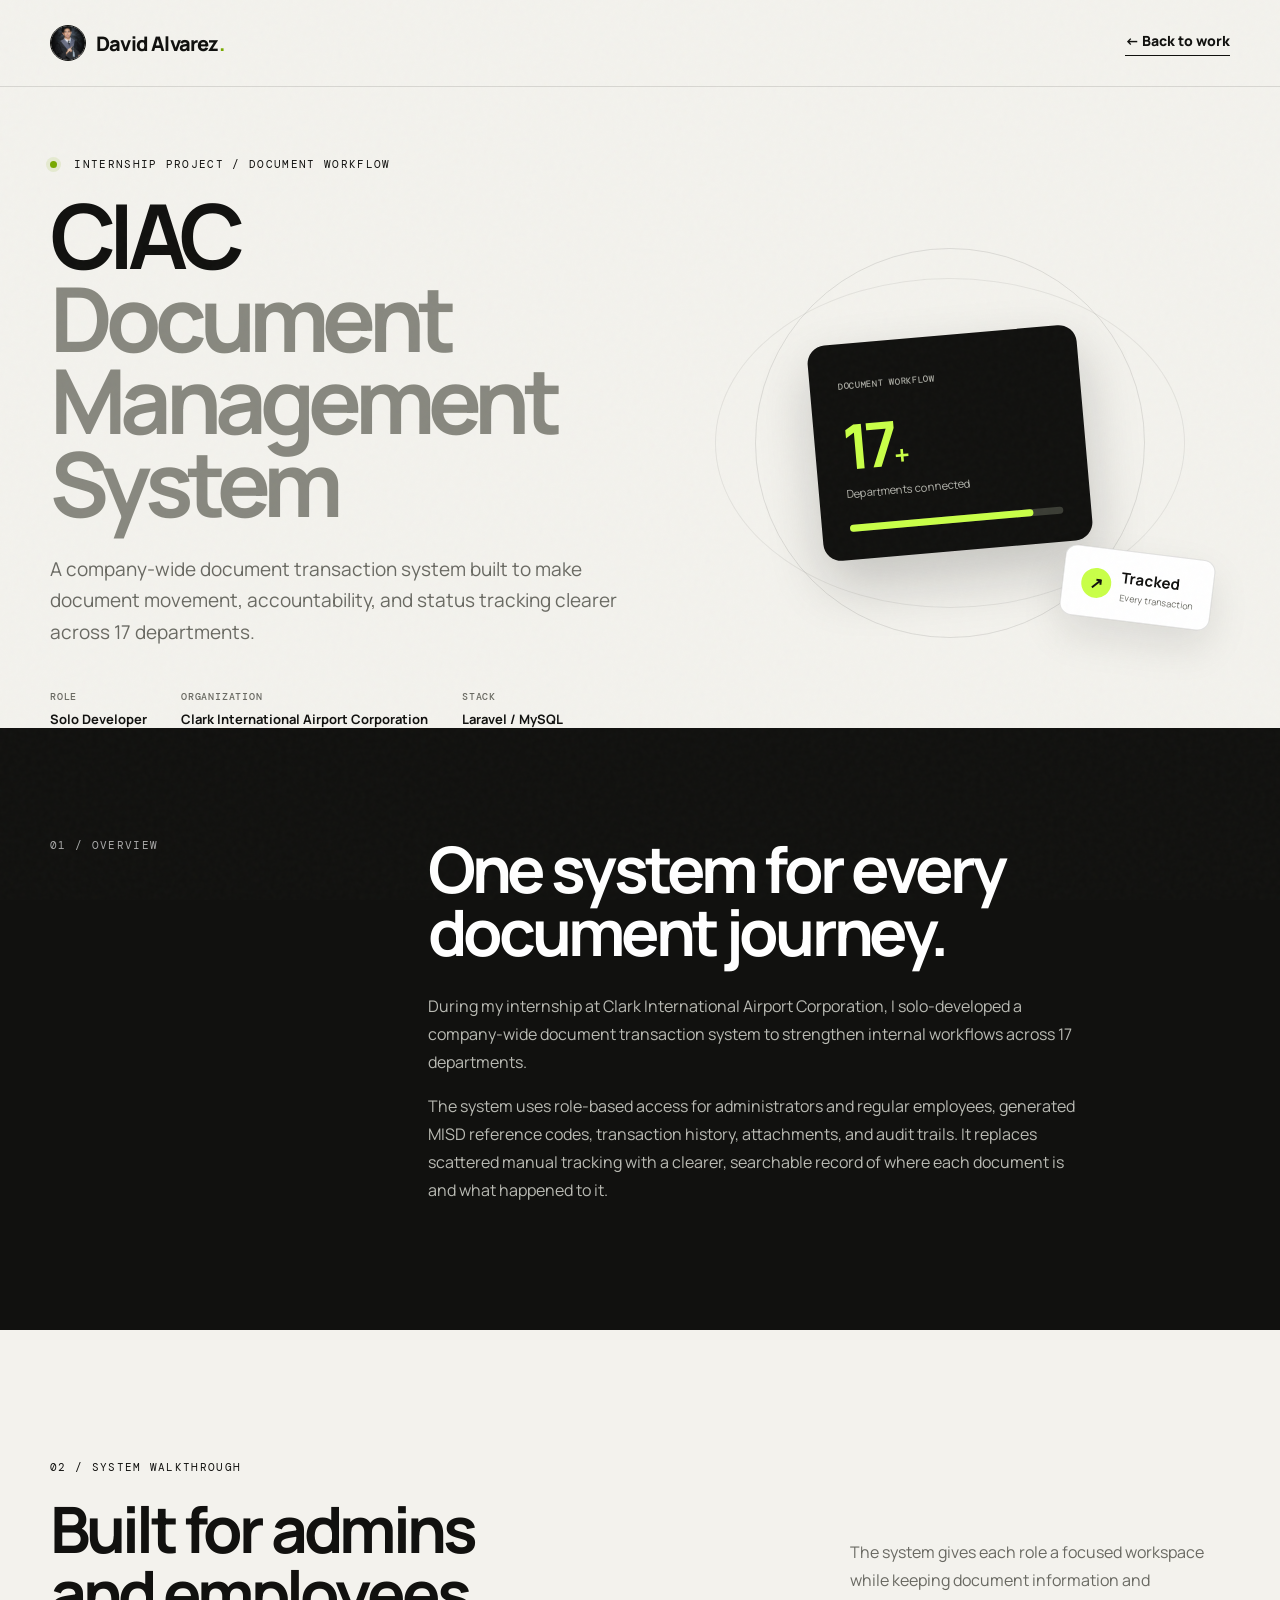
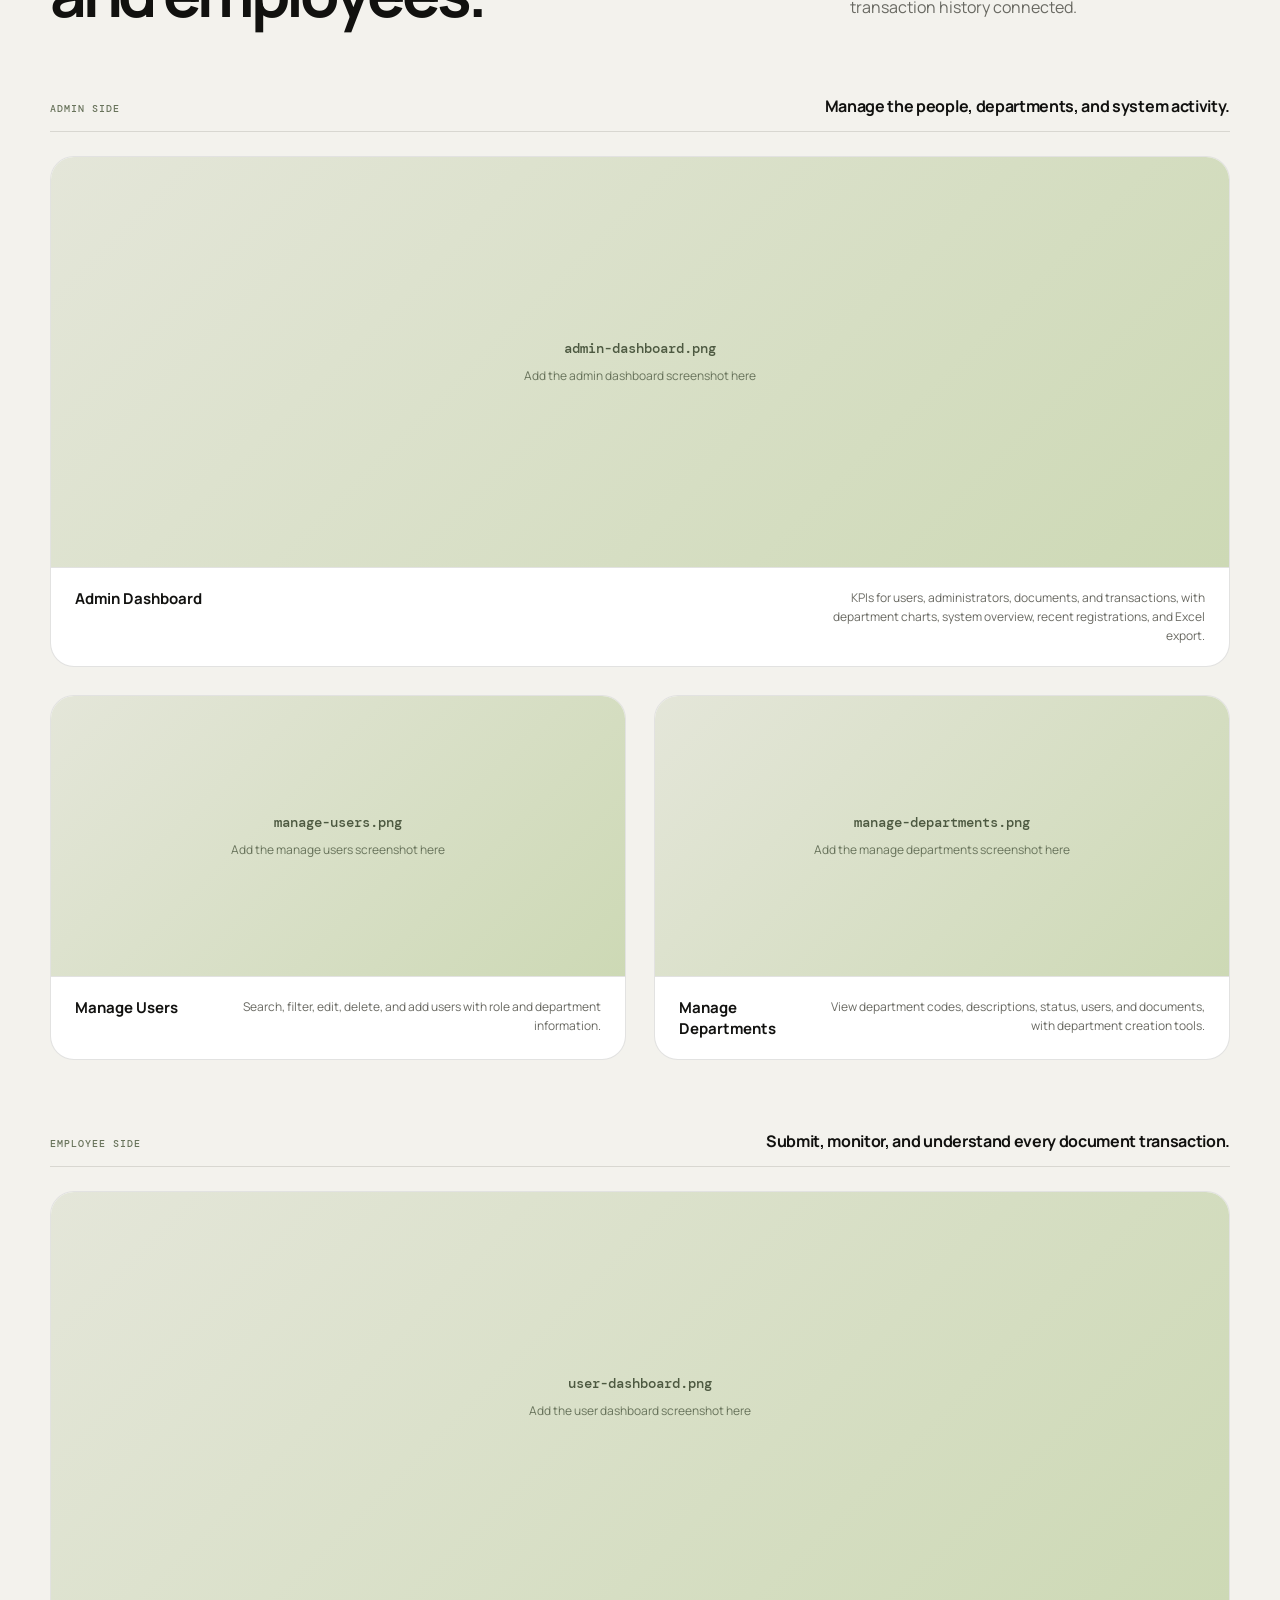
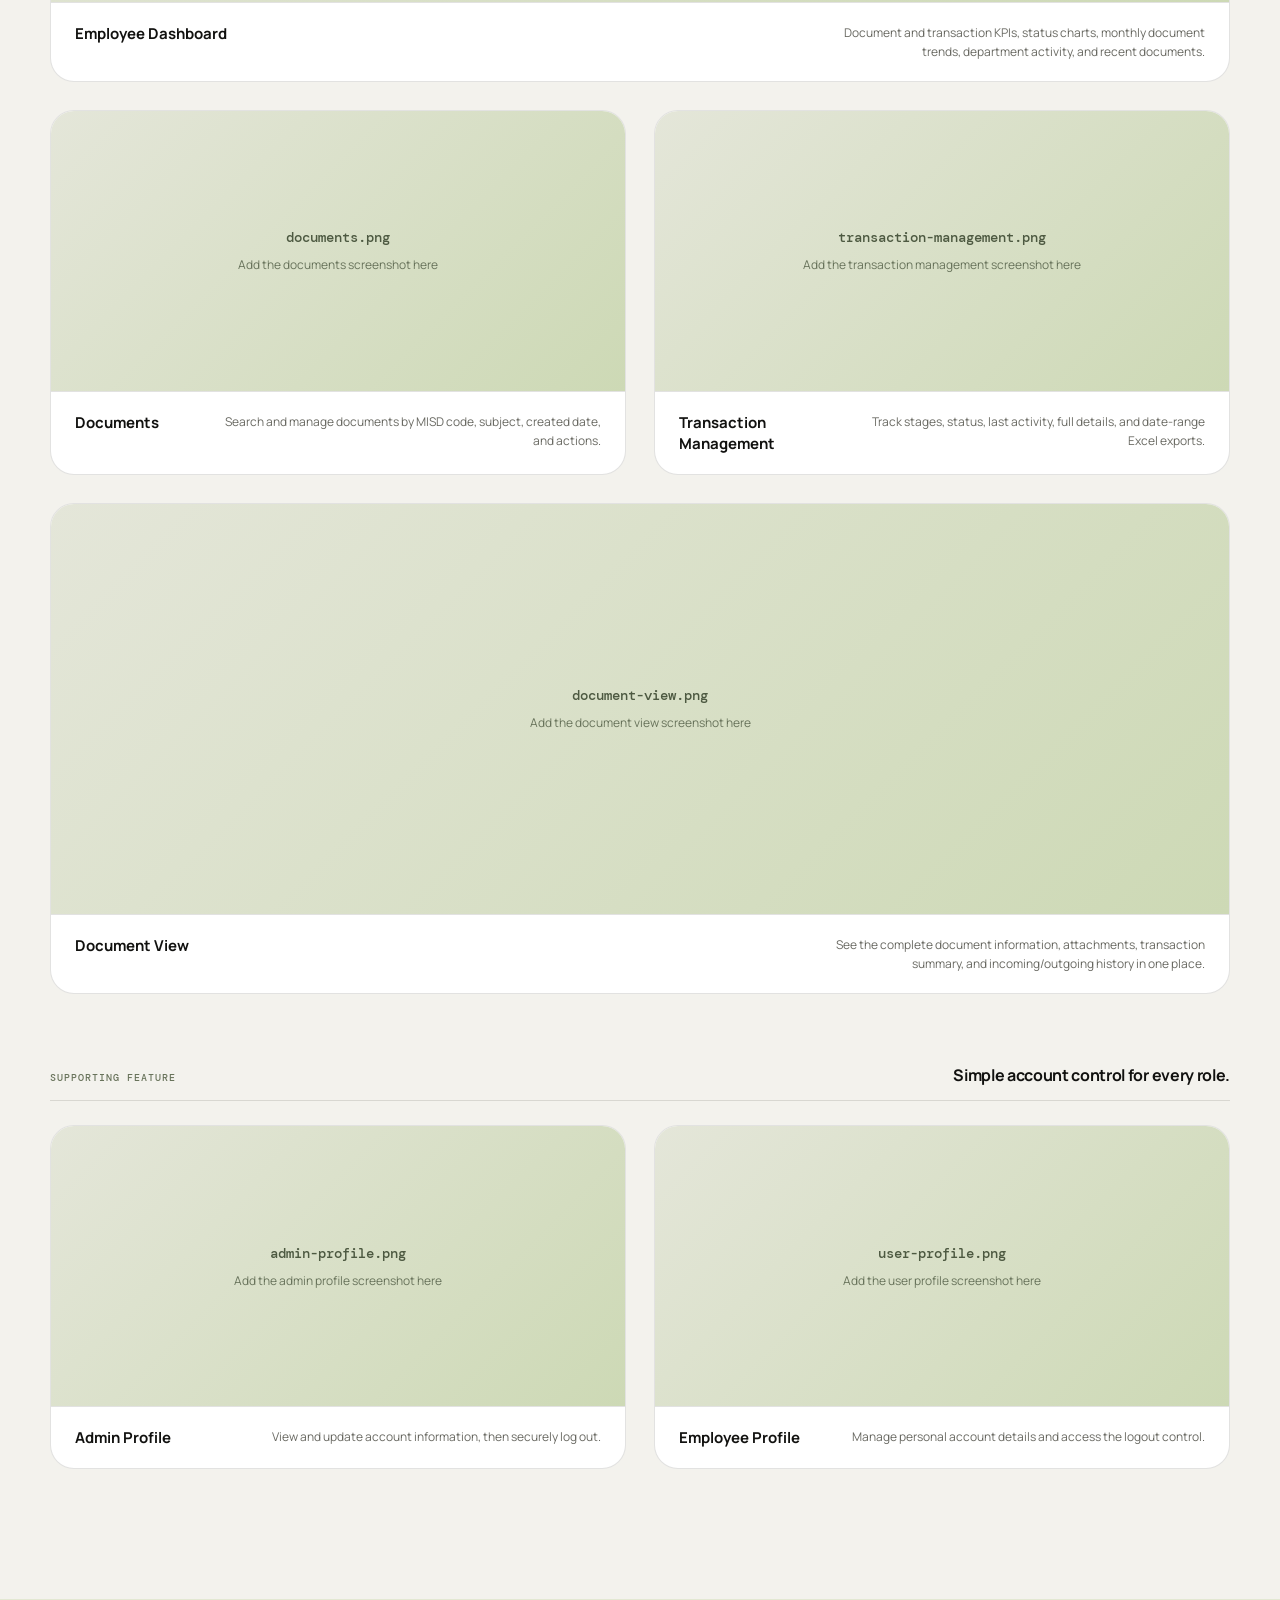
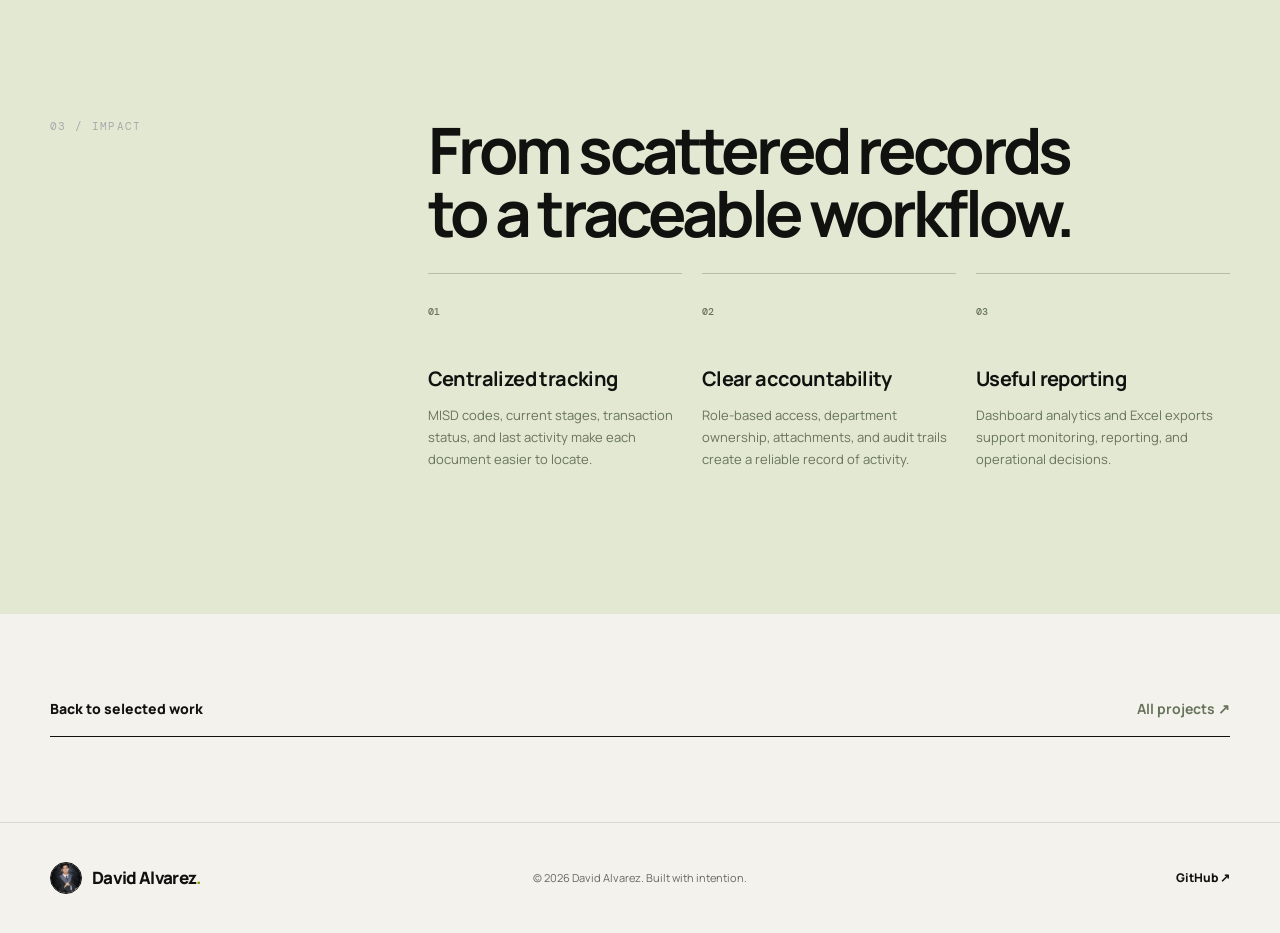
==== projects/ciac.html @ e4211092 "Add CIAC project case study Co-authored-by: Copilot <223556219+Copilot@users.noreply.github.com>" ====
<!DOCTYPE html>
<html lang="en">
<head>
  <meta charset="UTF-8">
  <meta name="viewport" content="width=device-width, initial-scale=1.0">
  <meta name="description" content="Company-wide Document Transaction System developed by David Alvarez during his CIAC internship.">
  <meta name="theme-color" content="#11110f">
  <title>CIAC Document Management System — David Alvarez</title>
  <link rel="preconnect" href="https://fonts.googleapis.com">
  <link rel="preconnect" href="https://fonts.gstatic.com" crossorigin>
  <link href="https://fonts.googleapis.com/css2?family=DM+Mono:wght@400;500&family=Manrope:wght@400;500;600;700;800&display=swap" rel="stylesheet">
  <link rel="stylesheet" href="../styles.css">
  <link rel="stylesheet" href="project.css">
</head>
<body class="case-study-page">
  <div class="noise" aria-hidden="true"></div>

  <header class="nav-wrap">
    <nav class="nav container" aria-label="Main navigation">
      <a class="brand" href="../index.html" aria-label="David Alvarez — home">
        <span class="brand-mark"><img src="../david.jpg?v=2" alt="" onerror="this.style.display='none'"></span>
        <span>David Alvarez<span class="dot">.</span></span>
      </a>
      <a class="nav-cta" href="../index.html#work">← Back to work</a>
    </nav>
  </header>

  <main>
    <section class="case-hero container">
      <div class="case-hero-copy reveal">
        <p class="eyebrow"><span class="status-dot"></span> Internship Project / Document Workflow</p>
        <h1>CIAC<br><span>Document Management System</span></h1>
        <p class="case-intro">A company-wide document transaction system built to make document movement, accountability, and status tracking clearer across 17 departments.</p>
        <div class="case-meta">
          <div><small>Role</small><strong>Solo Developer</strong></div>
          <div><small>Organization</small><strong>Clark International Airport Corporation</strong></div>
          <div><small>Stack</small><strong>Laravel / MySQL</strong></div>
        </div>
      </div>
      <div class="case-hero-art reveal" aria-hidden="true">
        <div class="case-orbit"></div>
        <div class="case-stat-card">
          <small>DOCUMENT WORKFLOW</small>
          <strong>17<span>+</span></strong>
          <em>Departments connected</em>
          <div class="stat-line"><i></i></div>
        </div>
        <div class="case-float-card"><span>↗</span><strong>Tracked</strong><small>Every transaction</small></div>
      </div>
    </section>

    <section class="case-overview">
      <div class="container overview-grid">
        <p class="eyebrow">01 / Overview</p>
        <div>
          <h2>One system for every document journey.</h2>
          <p>During my internship at Clark International Airport Corporation, I solo-developed a company-wide document transaction system to strengthen internal workflows across 17 departments.</p>
          <p>The system uses role-based access for administrators and regular employees, generated MISD reference codes, transaction history, attachments, and audit trails. It replaces scattered manual tracking with a clearer, searchable record of where each document is and what happened to it.</p>
        </div>
      </div>
    </section>

    <section class="case-screens container">
      <header class="section-heading reveal">
        <div>
          <p class="eyebrow">02 / System walkthrough</p>
          <h2>Built for admins<br>and employees.</h2>
        </div>
        <p>The system gives each role a focused workspace while keeping document information and transaction history connected.</p>
      </header>

      <div class="case-role-heading reveal"><span>Admin side</span><strong>Manage the people, departments, and system activity.</strong></div>
      <div class="case-shot-grid">
        <figure class="case-shot case-shot-wide reveal">
          <img src="../images/ciac/admin-dashboard.png" alt="CIAC administrator dashboard showing KPIs and department charts">
          <div class="shot-placeholder"><strong>admin-dashboard.png</strong><span>Add the admin dashboard screenshot here</span></div>
          <figcaption><b>Admin Dashboard</b><span>KPIs for users, administrators, documents, and transactions, with department charts, system overview, recent registrations, and Excel export.</span></figcaption>
        </figure>
        <figure class="case-shot reveal">
          <img src="../images/ciac/manage-users.png" alt="CIAC manage users page">
          <div class="shot-placeholder"><strong>manage-users.png</strong><span>Add the manage users screenshot here</span></div>
          <figcaption><b>Manage Users</b><span>Search, filter, edit, delete, and add users with role and department information.</span></figcaption>
        </figure>
        <figure class="case-shot reveal">
          <img src="../images/ciac/manage-departments.png" alt="CIAC manage departments page">
          <div class="shot-placeholder"><strong>manage-departments.png</strong><span>Add the manage departments screenshot here</span></div>
          <figcaption><b>Manage Departments</b><span>View department codes, descriptions, status, users, and documents, with department creation tools.</span></figcaption>
        </figure>
      </div>

      <div class="case-role-heading reveal"><span>Employee side</span><strong>Submit, monitor, and understand every document transaction.</strong></div>
      <div class="case-shot-grid">
        <figure class="case-shot case-shot-wide reveal">
          <img src="../images/ciac/user-dashboard.png" alt="CIAC employee dashboard showing document and transaction analytics">
          <div class="shot-placeholder"><strong>user-dashboard.png</strong><span>Add the user dashboard screenshot here</span></div>
          <figcaption><b>Employee Dashboard</b><span>Document and transaction KPIs, status charts, monthly document trends, department activity, and recent documents.</span></figcaption>
        </figure>
        <figure class="case-shot reveal">
          <img src="../images/ciac/documents.png" alt="CIAC documents page">
          <div class="shot-placeholder"><strong>documents.png</strong><span>Add the documents screenshot here</span></div>
          <figcaption><b>Documents</b><span>Search and manage documents by MISD code, subject, created date, and actions.</span></figcaption>
        </figure>
        <figure class="case-shot reveal">
          <img src="../images/ciac/transaction-management.png" alt="CIAC transaction management page">
          <div class="shot-placeholder"><strong>transaction-management.png</strong><span>Add the transaction management screenshot here</span></div>
          <figcaption><b>Transaction Management</b><span>Track stages, status, last activity, full details, and date-range Excel exports.</span></figcaption>
        </figure>
        <figure class="case-shot case-shot-wide reveal">
          <img src="../images/ciac/document-view.png" alt="CIAC document detail page showing transactions and attachments">
          <div class="shot-placeholder"><strong>document-view.png</strong><span>Add the document view screenshot here</span></div>
          <figcaption><b>Document View</b><span>See the complete document information, attachments, transaction summary, and incoming/outgoing history in one place.</span></figcaption>
        </figure>
      </div>

      <div class="case-role-heading reveal"><span>Supporting feature</span><strong>Simple account control for every role.</strong></div>
      <div class="case-shot-grid">
        <figure class="case-shot reveal">
          <img src="../images/ciac/admin-profile.png" alt="CIAC administrator profile page">
          <div class="shot-placeholder"><strong>admin-profile.png</strong><span>Add the admin profile screenshot here</span></div>
          <figcaption><b>Admin Profile</b><span>View and update account information, then securely log out.</span></figcaption>
        </figure>
        <figure class="case-shot reveal">
          <img src="../images/ciac/user-profile.png" alt="CIAC employee profile page">
          <div class="shot-placeholder"><strong>user-profile.png</strong><span>Add the user profile screenshot here</span></div>
          <figcaption><b>Employee Profile</b><span>Manage personal account details and access the logout control.</span></figcaption>
        </figure>
      </div>
    </section>

    <section class="case-impact">
      <div class="container impact-grid">
        <p class="eyebrow">03 / Impact</p>
        <div>
          <h2>From scattered records to a traceable workflow.</h2>
          <div class="impact-items">
            <article><span>01</span><h3>Centralized tracking</h3><p>MISD codes, current stages, transaction status, and last activity make each document easier to locate.</p></article>
            <article><span>02</span><h3>Clear accountability</h3><p>Role-based access, department ownership, attachments, and audit trails create a reliable record of activity.</p></article>
            <article><span>03</span><h3>Useful reporting</h3><p>Dashboard analytics and Excel exports support monitoring, reporting, and operational decisions.</p></article>
          </div>
        </div>
      </div>
    </section>

    <section class="case-next container">
      <a href="../index.html#work"><span>Back to selected work</span><strong>All projects ↗</strong></a>
    </section>
  </main>

  <footer>
    <div class="container footer-inner">
      <a class="brand footer-brand" href="../index.html"><span class="brand-mark"><img src="../david.jpg?v=2" alt="" onerror="this.style.display='none'"></span><span>David Alvarez<span class="dot">.</span></span></a>
      <p>© <span id="year">2026</span> David Alvarez. Built with intention.</p>
      <div class="socials"><a href="https://github.com/Davoude" target="_blank" rel="noreferrer">GitHub ↗</a></div>
    </div>
  </footer>

  <script src="../script.js"></script>
</body>
</html>
---- styles.css ----
:root {
  --ink: #11110f;
  --paper: #f3f2ed;
  --white: #fff;
  --lime: #c9ff48;
  --muted: #696962;
  --line: rgba(17, 17, 15, 0.12);
  --radius: 24px;
}

* { box-sizing: border-box; }
html { scroll-behavior: smooth; }
body {
  margin: 0;
  color: var(--ink);
  background: var(--paper);
  font-family: "Manrope", sans-serif;
  -webkit-font-smoothing: antialiased;
}
body.menu-open { overflow: hidden; }
a { color: inherit; text-decoration: none; }
button, input { font: inherit; }
.container { width: min(1180px, calc(100% - 48px)); margin-inline: auto; }
.sr-only {
  position: absolute; width: 1px; height: 1px; padding: 0; margin: -1px;
  overflow: hidden; clip: rect(0, 0, 0, 0); white-space: nowrap; border: 0;
}
.noise {
  position: fixed; inset: 0; z-index: 20; pointer-events: none; opacity: 0.035;
  background-image: url("data:image/svg+xml,%3Csvg viewBox='0 0 180 180' xmlns='http://www.w3.org/2000/svg'%3E%3Cfilter id='n'%3E%3CfeTurbulence type='fractalNoise' baseFrequency='.9' numOctaves='3' stitchTiles='stitch'/%3E%3C/filter%3E%3Crect width='100%25' height='100%25' filter='url(%23n)' opacity='.7'/%3E%3C/svg%3E");
}

.nav-wrap {
  position: absolute; z-index: 30; top: 0; left: 0; width: 100%;
  border-bottom: 1px solid var(--line);
}
.nav { height: 86px; display: grid; grid-template-columns: 1fr auto 1fr; align-items: center; }
.brand { display: inline-flex; align-items: center; gap: 10px; font-size: 20px; font-weight: 800; letter-spacing: -0.04em; }
.brand-mark {
  display: grid; place-items: center; width: 36px; height: 36px;
  border: 1px solid var(--ink); border-radius: 50%; font-family: "DM Mono", monospace;
  font-size: 14px;
  overflow: hidden;
  position: relative;
}
.brand-mark::before { content: "DA"; font-size: 9px; }
.brand-mark img { position: absolute; z-index: 2; width: 100%; height: 100%; object-fit: cover; }
.dot { color: #78a900; }
.nav-links { display: flex; align-items: center; gap: 34px; }
.nav-links a { position: relative; font-size: 14px; font-weight: 700; }
.nav-links a::after {
  content: ""; position: absolute; left: 0; right: 100%; bottom: -7px; height: 2px;
  background: var(--ink); transition: right 180ms ease;
}
.nav-links a:hover::after { right: 0; }
.nav-cta { justify-self: end; font-size: 14px; font-weight: 800; border-bottom: 1px solid var(--ink); padding-bottom: 5px; }
.nav-cta span { display: inline-block; margin-left: 5px; transition: transform 180ms ease; }
.nav-cta:hover span { transform: translate(3px, -3px); }
.menu-toggle { display: none; }

.hero {
  min-height: 680px; height: 86vh; max-height: 820px;
  display: grid; grid-template-columns: 1.05fr 0.95fr; align-items: center;
  padding-top: 86px;
}
.eyebrow {
  margin: 0 0 22px; font-family: "DM Mono", monospace;
  font-size: 11px; line-height: 1.4; letter-spacing: 0.12em; text-transform: uppercase;
}
.status-dot {
  display: inline-block; width: 7px; height: 7px; margin-right: 9px;
  border-radius: 50%; background: #78a900; box-shadow: 0 0 0 4px rgba(120,169,0,.12);
}
.hero h1 {
  margin: 0; max-width: 760px; font-size: clamp(58px, 7vw, 96px);
  line-height: 0.93; letter-spacing: -0.075em; font-weight: 800;
}
.hero h1 span { color: #8b8b82; }
.hero-lede {
  max-width: 560px; margin: 30px 0 34px; color: var(--muted);
  font-size: clamp(17px, 1.5vw, 21px); line-height: 1.55;
}
.hero-actions { display: flex; align-items: center; gap: 30px; }
.button {
  min-height: 54px; display: inline-flex; align-items: center; justify-content: space-between; gap: 28px;
  border-radius: 100px; padding: 0 22px; font-size: 14px; font-weight: 800;
  transition: transform 180ms ease, box-shadow 180ms ease;
}
.button:hover { transform: translateY(-3px); }
.button-primary { background: var(--ink); color: white; box-shadow: 0 12px 30px rgba(17,17,15,.12); }
.button-primary span { color: var(--lime); }
.text-link { font-size: 14px; font-weight: 800; border-bottom: 1px solid var(--ink); padding-bottom: 5px; }
.text-link span { display: inline-block; transition: transform 180ms ease; }
.text-link:hover span { transform: translateX(5px); }

.hero-visual { position: relative; height: 520px; display: grid; place-items: center; }
.orbit { position: absolute; border: 1px solid rgba(17,17,15,.08); border-radius: 50%; }
.orbit-one { width: 470px; height: 470px; }
.orbit-two { width: 350px; height: 350px; }
.hero-card {
  position: relative; z-index: 2; width: 445px; height: 330px; overflow: hidden;
  border: 8px solid #d9d8d0; border-radius: 18px; background: #fff;
  box-shadow: 0 35px 80px rgba(17,17,15,.16); transform: rotate(2deg);
}
.hero-card-top {
  height: 32px; display: flex; align-items: center; gap: 5px; padding: 0 10px;
  background: #f7f7f3; border-bottom: 1px solid #e6e5de;
}
.hero-card-top span { width: 7px; height: 7px; border-radius: 50%; background: #d2d2ca; }
.hero-card-top small { margin-left: auto; font: 500 7px "DM Mono", monospace; color: #9a9a91; }
.hero-card-body { height: calc(100% - 32px); display: grid; grid-template-columns: 48px 1fr; }
.hero-card-body aside { display: flex; flex-direction: column; align-items: center; gap: 17px; padding-top: 16px; background: #171816; }
.mini-brand { width: 20px; height: 20px; border: 1px solid var(--lime); border-radius: 6px; margin-bottom: 8px; }
.hero-card-body aside i { width: 17px; height: 4px; border-radius: 4px; background: #4c4d47; }
.hero-card-body aside i.active { background: var(--lime); }
.dashboard { padding: 20px 22px; }
.dash-head { display: flex; justify-content: space-between; align-items: center; }
.dash-head div:first-child { display: flex; flex-direction: column; }
.dash-head b { font-size: 14px; }.dash-head small { margin-top: 3px; color: #999990; font-size: 7px; }
.avatar { position: relative; width: 26px; height: 26px; display: grid; place-items: center; overflow: hidden; border-radius: 50%; background: #e5e7dd; font-size: 7px; }
.avatar::before { content: "DA"; }
.avatar img { position: absolute; z-index: 2; width: 100%; height: 100%; object-fit: cover; }
.metric-row { display: grid; grid-template-columns: 1fr 1fr; gap: 10px; margin-top: 16px; }
.metric-row div { display: flex; flex-direction: column; gap: 5px; padding: 12px; border: 1px solid #ecece6; border-radius: 9px; }
.metric-row small { color: #999990; font-size: 7px; }.metric-row strong { font-size: 17px; }
.chart { height: 120px; margin-top: 12px; border: 1px solid #ecece6; border-radius: 9px; padding: 16px 18px 10px; background-image: linear-gradient(#f0f0eb 1px, transparent 1px); background-size: 100% 30px; }
.chart-bars { height: 100%; display: flex; align-items: end; gap: 12px; }
.chart-bars i { flex: 1; height: var(--h); border-radius: 3px 3px 0 0; background: #a4bf70; }

.ticker { height: 64px; overflow: hidden; background: var(--lime); display: flex; align-items: center; border-block: 1px solid rgba(17,17,15,.1); }
.ticker-track { min-width: max-content; display: flex; align-items: center; gap: 30px; animation: ticker 24s linear infinite; }
.ticker-track span { font-size: 13px; font-weight: 800; text-transform: uppercase; letter-spacing: .07em; }
.ticker-track b { font-size: 11px; }
@keyframes ticker { to { transform: translateX(-50%); } }

.work { padding-top: 130px; padding-bottom: 130px; }
.section-heading { display: grid; grid-template-columns: 1fr 380px; align-items: end; margin-bottom: 54px; }
.section-heading h2 { margin: 0; font-size: clamp(44px, 5vw, 68px); line-height: 1; letter-spacing: -.06em; }
.section-heading > p { margin: 0 0 4px; color: var(--muted); line-height: 1.7; }
.project-list { display: grid; gap: 28px; }
.project {
  display: grid; grid-template-columns: 38% 62%; min-height: 520px;
  border: 1px solid var(--line); border-radius: var(--radius); overflow: hidden;
  background: rgba(255,255,255,.48);
}
.project-info { display: grid; grid-template-rows: auto 1fr auto; padding: 38px; border-right: 1px solid var(--line); }
.project-number { font: 500 11px "DM Mono", monospace; color: var(--muted); }
.project-info > div:nth-child(2) { align-self: center; }
.project-type { margin: 0 0 16px; font: 500 10px "DM Mono", monospace; text-transform: uppercase; letter-spacing: .08em; color: var(--muted); }
.project h3 { max-width: 380px; margin: 0 0 18px; font-size: clamp(30px, 3vw, 42px); line-height: 1.05; letter-spacing: -.045em; }
.project-desc { max-width: 390px; margin: 0; color: var(--muted); line-height: 1.7; font-size: 15px; }
.tags { display: flex; flex-wrap: wrap; gap: 7px; margin: 24px 0 0; padding: 0; list-style: none; }
.tags li { border: 1px solid var(--line); border-radius: 100px; padding: 7px 10px; font: 500 9px "DM Mono", monospace; }
.project-link { width: 100%; display: flex; justify-content: space-between; align-items: center; border-top: 1px solid var(--line); padding-top: 18px; font-size: 13px; font-weight: 800; }
.project-link span { width: 34px; height: 34px; display: grid; place-items: center; border: 1px solid var(--line); border-radius: 50%; transition: transform 180ms ease, background 180ms ease; }
.project-link:hover span { transform: translate(3px,-3px); background: var(--lime); }
.project-preview { min-width: 0; display: grid; place-items: center; padding: 48px 38px; overflow: hidden; }
.preview-blue { background: #b9d4d3; }
.preview-green { background: #bfd79d; }
.preview-orange { background: #efbc88; }
.browser { width: 100%; max-width: 620px; aspect-ratio: 1.42; border-radius: 10px; overflow: hidden; background: #fff; box-shadow: 0 28px 55px rgba(31,45,44,.18); transform: perspective(1000px) rotateY(-2deg) rotateX(1deg); }
.browser-bar { height: 32px; display: flex; align-items: center; gap: 5px; padding: 0 10px; background: #f7f7f4; border-bottom: 1px solid #e8e8e2; }
.browser-bar span { width: 6px; height: 6px; border-radius: 50%; background: #d5d5ce; }
.browser-bar b { margin-left: 12px; color: #a0a099; font: 500 7px "DM Mono", monospace; }
.browser-app { height: calc(100% - 32px); display: grid; grid-template-columns: 48px 1fr; }
.browser-app > aside { display: flex; flex-direction: column; align-items: center; gap: 13px; padding-top: 13px; background: #192d35; }
.app-logo { width: 24px; height: 24px; display: grid; place-items: center; border-radius: 7px; background: #d2e8df; margin-bottom: 8px; }
.app-logo i { width: 9px; height: 9px; border: 2px solid #3d7163; border-radius: 50%; }
.app-nav { width: 18px; height: 4px; border-radius: 5px; background: #53636a; }
.app-nav.active { background: #89c7b3; }
.app-main { min-width: 0; padding: 18px 20px; }
.app-title { display: flex; justify-content: space-between; align-items: center; }
.app-title div { display: flex; flex-direction: column; }
.app-title small { color: #96a0a0; font: 500 7px "DM Mono", monospace; letter-spacing: .05em; }
.app-title strong { margin-top: 4px; font-size: 13px; }
.app-title > b { border-radius: 5px; padding: 7px 9px; background: #3a7166; color: #fff; font-size: 7px; }
.app-cards { display: grid; grid-template-columns: repeat(3,1fr); gap: 8px; margin-top: 14px; }
.app-cards div { display: grid; grid-template-columns: 1fr auto; align-items: end; gap: 5px; padding: 11px; border: 1px solid #edf0ed; border-radius: 7px; }
.app-cards small { grid-column: 1/-1; color: #969d99; font-size: 7px; }
.app-cards strong { font-size: 16px; }.app-cards em { color: #56846f; font-size: 7px; font-style: normal; }
.document-table { margin-top: 10px; border: 1px solid #edf0ed; border-radius: 7px; }
.document-table > div { height: 36px; display: flex; justify-content: space-between; align-items: center; padding: 0 10px; border-bottom: 1px solid #edf0ed; }
.document-table > div b { font-size: 8px; }.document-table > div small { color: #7d938b; font-size: 7px; }
.document-table p { height: 49px; display: grid; grid-template-columns: 27px 1fr auto; align-items: center; gap: 8px; margin: 0; padding: 0 10px; border-bottom: 1px solid #f0f1ee; }
.document-table p:last-child { border: 0; }
.document-table p i { width: 24px; height: 28px; display: grid; place-items: center; border-radius: 4px; font: 700 6px "DM Mono", monospace; }
.pdf { background:#fbe2df;color:#a95d54}.doc{background:#ddeaf7;color:#4f7190}.xls{background:#ddebdc;color:#4f7954}
.document-table p span { display: flex; flex-direction: column; }.document-table p span b { font-size: 7px; }.document-table p span small { margin-top: 3px; color: #aaa; font-size: 6px; }
.document-table p em { border-radius: 20px; padding: 4px 6px; background: #edf4e9; color: #64815a; font-size: 6px; font-style: normal; }
.green-app { background:#fbfcf8 }.green-app > aside { background:#263629 }.green-app .app-logo { background:#e4efc8 }.green-app .app-logo i { border-color:#5c7437 }.green-app .app-nav { background:#596752 }.green-app .app-nav.active { background:#c8e58c }
.green-app .app-title > b { background:#637a43 }.menro-grid { display:grid; grid-template-columns:1.15fr .85fr; gap:10px; margin-top:14px; height:250px }
.environment { position:relative; display:grid; place-items:center; overflow:hidden; border-radius:8px; background:linear-gradient(145deg,#edf2df,#d8e6bd) }
.leaf { position:absolute; width:90px;height:45px;border-radius:100% 0 100% 0;background:#a7c173;opacity:.45 }.leaf-a{top:-7px;left:-12px;transform:rotate(22deg)}.leaf-b{bottom:-10px;right:-10px;transform:rotate(202deg)}.leaf-c{top:34px;right:-30px;transform:rotate(70deg)}
.ring { position:relative;z-index:2;width:112px;height:112px;display:flex;flex-direction:column;align-items:center;justify-content:center;border:11px solid #76934d;border-left-color:#dce8c7;border-radius:50%;background:#f7f9ee }.ring strong{font-size:20px}.ring small{margin-top:2px;color:#79836d;font-size:7px}
.activity { border:1px solid #edf0e8;border-radius:8px;padding:12px }.activity>b{font-size:9px}.activity p{display:flex;align-items:center;gap:7px;margin:13px 0;padding-bottom:10px;border-bottom:1px solid #eef0ea }.activity p:last-child{border:0}.activity p i{width:25px;height:25px;border-radius:6px;background:#edf2e6}.activity p span{display:flex;flex-direction:column}.activity p strong{font-size:7px}.activity p small{margin-top:3px;color:#999;font-size:6px}
.sf-app { background:#fbfbfd }.sf-app>aside { background:#17354c }.sf-app .sf-logo { background:#fff;color:#4c99c8;border-radius:50%;font-weight:800 }.sf-app .app-nav { background:#637789 }.sf-app .app-nav.active { background:#86bfe1 }.sf-app .app-title>b{background:#4d91b8}.sf-grid{display:grid;grid-template-columns:1.3fr .7fr;gap:10px;margin-top:16px;height:250px}.pipeline{border:1px solid #edf0f3;border-radius:8px;padding:14px}.pipeline>b{font-size:9px}.pipeline-line{height:10px;margin-top:21px;border-radius:10px;background:#edf1f4}.pipeline-line i{display:block;width:var(--w);height:100%;border-radius:10px;background:#75afd0}.goal{display:flex;flex-direction:column;align-items:center;justify-content:center;gap:9px;border:1px solid #edf0f3;border-radius:8px}.goal-ring{width:104px;height:104px;display:grid;place-items:center;border:11px solid #62a1c4;border-right-color:#dfeaf1;border-radius:50%}.goal-ring strong{font-size:18px}.goal small{color:#8d989f;font-size:7px}

.about { padding:120px 0; background:var(--ink); color:var(--white); }
.about-grid { display:grid; grid-template-columns:38% 62%; }
.about-label { display:flex;flex-direction:column;justify-content:space-between }.about-label .eyebrow{color:#aaa}
.portrait { position:relative;width:320px;height:520px;display:grid;place-items:center;overflow:hidden;border:1px solid rgba(255,255,255,.12);border-radius:18px;background:linear-gradient(145deg,#24251f,#171815); }
.portrait::before { content:"DA"; color:var(--lime); font-size:72px; font-weight:800; }
.portrait img { position:absolute; z-index:2; width:100%; height:100%; object-fit:cover; object-position:center 25%; }
.portrait-ring { display:none }
.about-copy { max-width:650px }.about-copy h2{margin:45px 0 34px;font-size:clamp(48px,6vw,74px);line-height:.98;letter-spacing:-.065em}.about-copy p{max-width:580px;color:#b6b6af;font-size:17px;line-height:1.75}.about-copy .text-link{display:inline-block;margin-top:20px;border-color:#fff}

.skills { padding:130px 0 }.skill-grid { display:grid;grid-template-columns:repeat(4,1fr);border-top:1px solid var(--line);border-left:1px solid var(--line)}
.skill-grid article { min-height:270px;padding:28px;border-right:1px solid var(--line);border-bottom:1px solid var(--line);transition:background 180ms ease }.skill-grid article:hover{background:var(--lime)}.skill-grid article>span{font:500 10px "DM Mono",monospace;color:var(--muted)}.skill-grid h3{margin:75px 0 13px;font-size:20px;letter-spacing:-.03em}.skill-grid p{margin:0;color:var(--muted);font-size:13px;line-height:1.7}

.contact { padding-bottom:130px }.contact-card{padding:60px;border-radius:var(--radius);background:#73765f;color:#fff}.contact-card .eyebrow{color:#daddcf}.contact-card h2{margin:0;font-size:clamp(48px,7vw,82px);line-height:.96;letter-spacing:-.065em}.contact-bottom{display:flex;justify-content:space-between;align-items:end;margin-top:55px}.contact-bottom p{max-width:300px;margin:0;color:#dbddd4;font-size:13px;line-height:1.6}.button-light{background:var(--lime);color:var(--ink)}
footer { border-top:1px solid var(--line); }.footer-inner{height:110px;display:grid;grid-template-columns:1fr auto 1fr;align-items:center}.footer-inner>p{color:var(--muted);font-size:11px}.socials{justify-self:end;display:flex;gap:20px}.socials a{font-size:12px;font-weight:800}.footer-brand{font-size:17px}.footer-brand .brand-mark{width:32px;height:32px}

.reveal { opacity:0; transform:translateY(24px); transition:opacity 700ms ease,transform 700ms ease }.reveal.visible { opacity:1;transform:none }

@media (max-width: 980px) {
  .container { width:min(100% - 36px,1180px)}
  .nav { grid-template-columns:1fr auto }
  .nav-cta { display:none }.nav-links { display:none }
  .menu-toggle { display:grid; gap:6px;width:42px;height:42px;padding:12px;border:1px solid var(--line);border-radius:50%;background:transparent }
  .menu-toggle>span:not(.sr-only){width:18px;height:1px;background:var(--ink)}
  .nav-links.open{position:absolute;left:18px;right:18px;top:76px;display:flex;flex-direction:column;align-items:flex-start;gap:0;padding:12px;border:1px solid var(--line);border-radius:16px;background:var(--paper);box-shadow:0 20px 50px rgba(17,17,15,.12)}.nav-links.open a{width:100%;padding:16px}
  .hero {height:auto;min-height:760px;grid-template-columns:1fr;padding:140px 0 70px}.hero-copy{position:relative;z-index:3}.hero-visual{height:390px}.hero-card{width:min(445px,85%);height:300px}.orbit-one{width:400px;height:400px}.orbit-two{width:280px;height:280px}
  .section-heading{grid-template-columns:1fr 300px}.project{grid-template-columns:42% 58%;min-height:480px}.project-info{padding:28px}.project-preview{padding:30px 24px}.skill-grid{grid-template-columns:repeat(2,1fr)}.about-grid{grid-template-columns:35% 65%}.portrait{width:240px;height:430px}
}

@media (max-width: 700px) {
  .container { width:calc(100% - 32px)}
  .nav-wrap{border:0}.nav{height:74px}
  .hero{min-height:700px;padding-top:120px}.hero h1{font-size:clamp(50px,15vw,74px)}.hero-lede{font-size:16px}.hero-actions{align-items:flex-start;flex-direction:column;gap:20px}.hero-visual{height:330px;margin-top:20px}.hero-card{width:min(360px,92%);height:260px}.orbit-one{width:320px;height:320px}.orbit-two{width:220px;height:220px}
  .ticker{height:58px}.work{padding:90px 0}.section-heading{display:block;margin-bottom:38px}.section-heading h2{font-size:44px}.section-heading>p{margin-top:22px}.project{display:flex;flex-direction:column-reverse}.project-info{min-height:430px;padding:26px;border-right:0;border-top:1px solid var(--line)}.project h3{font-size:34px}.project-preview{height:390px;padding:28px 18px}.browser{transform:none}.browser-app{grid-template-columns:38px 1fr}.browser-app>aside{width:38px}.app-main{padding:12px}.app-cards div{padding:8px}.document-table p{grid-template-columns:27px 1fr}.document-table p em{display:none}.menro-grid{grid-template-columns:1fr .8fr}.about{padding:90px 0}.about-grid{display:block}.portrait{width:100%;max-width:320px;height:480px;margin:40px 0}.about-copy h2{margin-top:20px;font-size:48px}.about-copy p{font-size:15px}.skills{padding:90px 0}.skill-grid{grid-template-columns:1fr}.skill-grid article{min-height:220px}.skill-grid h3{margin-top:55px}.contact{padding-bottom:90px}.contact-card{padding:36px 24px}.contact-card h2{font-size:48px}.contact-bottom{display:block;margin-top:36px}.contact-bottom p{margin-top:24px}.footer-inner{height:auto;grid-template-columns:1fr auto;padding:28px 0}.footer-inner>p{display:none}.footer-brand{font-size:15px}.socials{gap:12px}
}

@media (prefers-reduced-motion: reduce) {
  html { scroll-behavior:auto }.ticker-track{animation:none}.reveal{opacity:1;transform:none}.project-link span,.text-link span,.nav-cta span,.button{transition:none}
}
---- projects/project.css ----
.case-study-page .nav-wrap { position: relative; }
.case-study-page .nav { grid-template-columns: 1fr auto; }
.case-study-page .nav-cta { justify-self: end; }
.case-hero { min-height: 610px; display: grid; grid-template-columns: 1.05fr .95fr; align-items: center; padding-top: 70px; }
.case-hero h1 { margin: 0; font-size: clamp(58px, 7vw, 94px); line-height: .92; letter-spacing: -.075em; }
.case-hero h1 span { color: #88887f; }
.case-intro { max-width: 580px; margin: 30px 0 42px; color: var(--muted); font-size: 19px; line-height: 1.65; }
.case-meta { display: flex; flex-wrap: wrap; gap: 34px; }
.case-meta div { display: flex; flex-direction: column; gap: 7px; }
.case-meta small { color: var(--muted); font: 500 10px "DM Mono", monospace; text-transform: uppercase; letter-spacing: .08em; }
.case-meta strong { font-size: 13px; }
.case-hero-art { position: relative; min-height: 420px; display: grid; place-items: center; }
.case-orbit { width: 390px; height: 390px; border: 1px solid rgba(17,17,15,.1); border-radius: 50%; }
.case-orbit::after { content: ""; position: absolute; inset: 45px; border: 1px solid rgba(17,17,15,.07); border-radius: 50%; }
.case-stat-card { position: absolute; width: 270px; padding: 28px; border-radius: 18px; background: var(--ink); color: #fff; transform: rotate(-5deg); box-shadow: 0 25px 55px rgba(17,17,15,.2); }
.case-stat-card small { font: 500 9px "DM Mono", monospace; letter-spacing: .08em; color: #a9aaa2; }
.case-stat-card strong { display: block; margin-top: 22px; color: var(--lime); font-size: 62px; line-height: 1; letter-spacing: -.08em; }
.case-stat-card strong span { font-size: 28px; }
.case-stat-card em { display: block; margin-top: 8px; color: #b7b8b0; font-size: 11px; font-style: normal; }
.stat-line { height: 7px; margin-top: 24px; border-radius: 10px; background: #3b3d35; }
.stat-line i { display: block; width: 86%; height: 100%; border-radius: inherit; background: var(--lime); }
.case-float-card { position: absolute; right: 3%; bottom: 30px; display: grid; grid-template-columns: auto 1fr; gap: 3px 10px; align-items: center; padding: 16px 18px; border: 1px solid var(--line); border-radius: 12px; background: #fff; box-shadow: 0 18px 40px rgba(17,17,15,.1); transform: rotate(7deg); }
.case-float-card span { grid-row: span 2; width: 30px; height: 30px; display: grid; place-items: center; border-radius: 50%; background: var(--lime); font-weight: 800; }
.case-float-card strong { font-size: 15px; }.case-float-card small { color: var(--muted); font-size: 9px; }
.case-overview { padding: 110px 0; background: var(--ink); color: #fff; }
.overview-grid, .impact-grid { display: grid; grid-template-columns: 32% 68%; }
.overview-grid .eyebrow, .impact-grid .eyebrow { color: #aaa; }
.overview-grid h2, .impact-grid h2 { max-width: 700px; margin: 0 0 28px; font-size: clamp(44px, 5vw, 68px); line-height: .98; letter-spacing: -.06em; }
.overview-grid p:not(.eyebrow) { max-width: 650px; color: #b9bab3; font-size: 16px; line-height: 1.75; }
.case-screens { padding: 130px 0; }
.case-shot-grid { display: grid; grid-template-columns: 1fr 1fr; gap: 28px; }
.case-shot { margin: 0; overflow: hidden; border: 1px solid var(--line); border-radius: var(--radius); background: #fff; }
.case-shot-wide { grid-column: 1 / -1; }
.case-shot img { display: none; width: 100%; height: auto; max-height: 650px; object-fit: cover; }
.case-shot.has-image img { display: block; }
.case-shot.has-image .shot-placeholder { display: none; }
.shot-placeholder { min-height: 280px; display: flex; flex-direction: column; align-items: center; justify-content: center; gap: 10px; padding: 30px; background: linear-gradient(135deg, #e4e6d9, #cdd9b5); color: #4d5941; text-align: center; }
.case-shot-wide .shot-placeholder { min-height: 410px; }
.shot-placeholder strong { font: 500 14px "DM Mono", monospace; }.shot-placeholder span { font-size: 12px; color: #68735b; }
.case-shot figcaption { display: flex; justify-content: space-between; gap: 20px; padding: 20px 24px; border-top: 1px solid var(--line); }
.case-shot figcaption b { font-size: 15px; }.case-shot figcaption span { max-width: 390px; color: var(--muted); font-size: 12px; line-height: 1.6; text-align: right; }
.case-role-heading { display: flex; align-items: baseline; justify-content: space-between; gap: 20px; margin: 70px 0 24px; padding-bottom: 14px; border-bottom: 1px solid var(--line); }
.case-role-heading span { font: 500 10px "DM Mono", monospace; color: #68735b; letter-spacing: .1em; text-transform: uppercase; }
.case-role-heading strong { font-size: 16px; letter-spacing: -.02em; }
.dashboard-slider { overflow: hidden; border: 1px solid var(--line); border-radius: var(--radius); background: #fff; }
.slider-stage { position: relative; min-height: 410px; background: #dfe4d1; }
.dashboard-slide { position: absolute; inset: 0; display: none; align-items: center; justify-content: center; }
.dashboard-slide.active { display: flex; }
.dashboard-slide img { display: none; width: 100%; height: 410px; object-fit: contain; background: #edf0e5; }
.dashboard-slide.has-image img { display: block; }
.dashboard-slide.has-image .shot-placeholder { display: none; }
.dashboard-slide .shot-placeholder { width: 100%; min-height: 410px; }
.slider-controls { min-height: 64px; display: grid; grid-template-columns: 44px 1fr auto 44px; align-items: center; gap: 14px; padding: 10px 18px; border-top: 1px solid var(--line); }
.slider-button { width: 44px; height: 44px; border: 1px solid var(--line); border-radius: 50%; background: transparent; color: var(--ink); cursor: pointer; transition: background 180ms ease, transform 180ms ease; }
.slider-button:hover { background: var(--lime); transform: translateY(-2px); }
.slider-dots { display: flex; justify-content: center; gap: 7px; }
.slider-dot { width: 7px; height: 7px; padding: 0; border: 0; border-radius: 50%; background: #c7c8bf; cursor: pointer; }
.slider-dot.active { width: 24px; border-radius: 10px; background: var(--ink); }
.slider-count { font: 500 10px "DM Mono", monospace; color: var(--muted); }.slider-count b { color: var(--ink); }
.slider-caption { display: flex; justify-content: space-between; gap: 20px; padding: 20px 24px; border-top: 1px solid var(--line); }
.slider-caption b { font-size: 15px; }.slider-caption span { max-width: 390px; color: var(--muted); font-size: 12px; line-height: 1.6; text-align: right; }
.case-impact { padding: 120px 0; background: #e2e8d2; }
.impact-grid h2 { color: var(--ink); }
.impact-items { display: grid; grid-template-columns: repeat(3, 1fr); gap: 20px; }
.impact-items article { padding: 24px 0; border-top: 1px solid rgba(17,17,15,.2); }
.impact-items span { font: 500 10px "DM Mono", monospace; color: #68735b; }.impact-items h3 { margin: 45px 0 12px; font-size: 20px; letter-spacing: -.03em; }.impact-items p { margin: 0; color: #68735b; font-size: 13px; line-height: 1.7; }
.case-next { padding: 85px 0; }.case-next a { display: flex; align-items: center; justify-content: space-between; padding-bottom: 18px; border-bottom: 1px solid var(--ink); font-size: 14px; font-weight: 800; }.case-next strong { color: #68735b; }

@media (max-width: 800px) {
  .case-hero { grid-template-columns: 1fr; padding: 90px 0 55px; }.case-hero-art { min-height: 330px; }.case-orbit { width: 310px; height: 310px; }.case-float-card { right: 5%; bottom: 5px; }.case-overview { padding: 85px 0; }.overview-grid, .impact-grid { display: block; }.overview-grid h2, .impact-grid h2 { margin-top: 40px; }.case-screens { padding: 90px 0; }.case-shot-grid { grid-template-columns: 1fr; }.case-shot-wide { grid-column: auto; }.case-shot-wide .shot-placeholder { min-height: 280px; }.case-shot figcaption { display: block; }.case-shot figcaption span { display: block; margin-top: 10px; text-align: left; }.impact-items { grid-template-columns: 1fr; gap: 0; }.impact-items article { min-height: 190px; }.case-meta { gap: 20px; }
  .slider-stage, .dashboard-slide .shot-placeholder { min-height: 280px; }.dashboard-slide img { height: 280px; }.slider-caption { display: block; }.slider-caption span { display: block; margin-top: 10px; text-align: left; }.slider-controls { grid-template-columns: 44px 1fr auto 44px; }
}
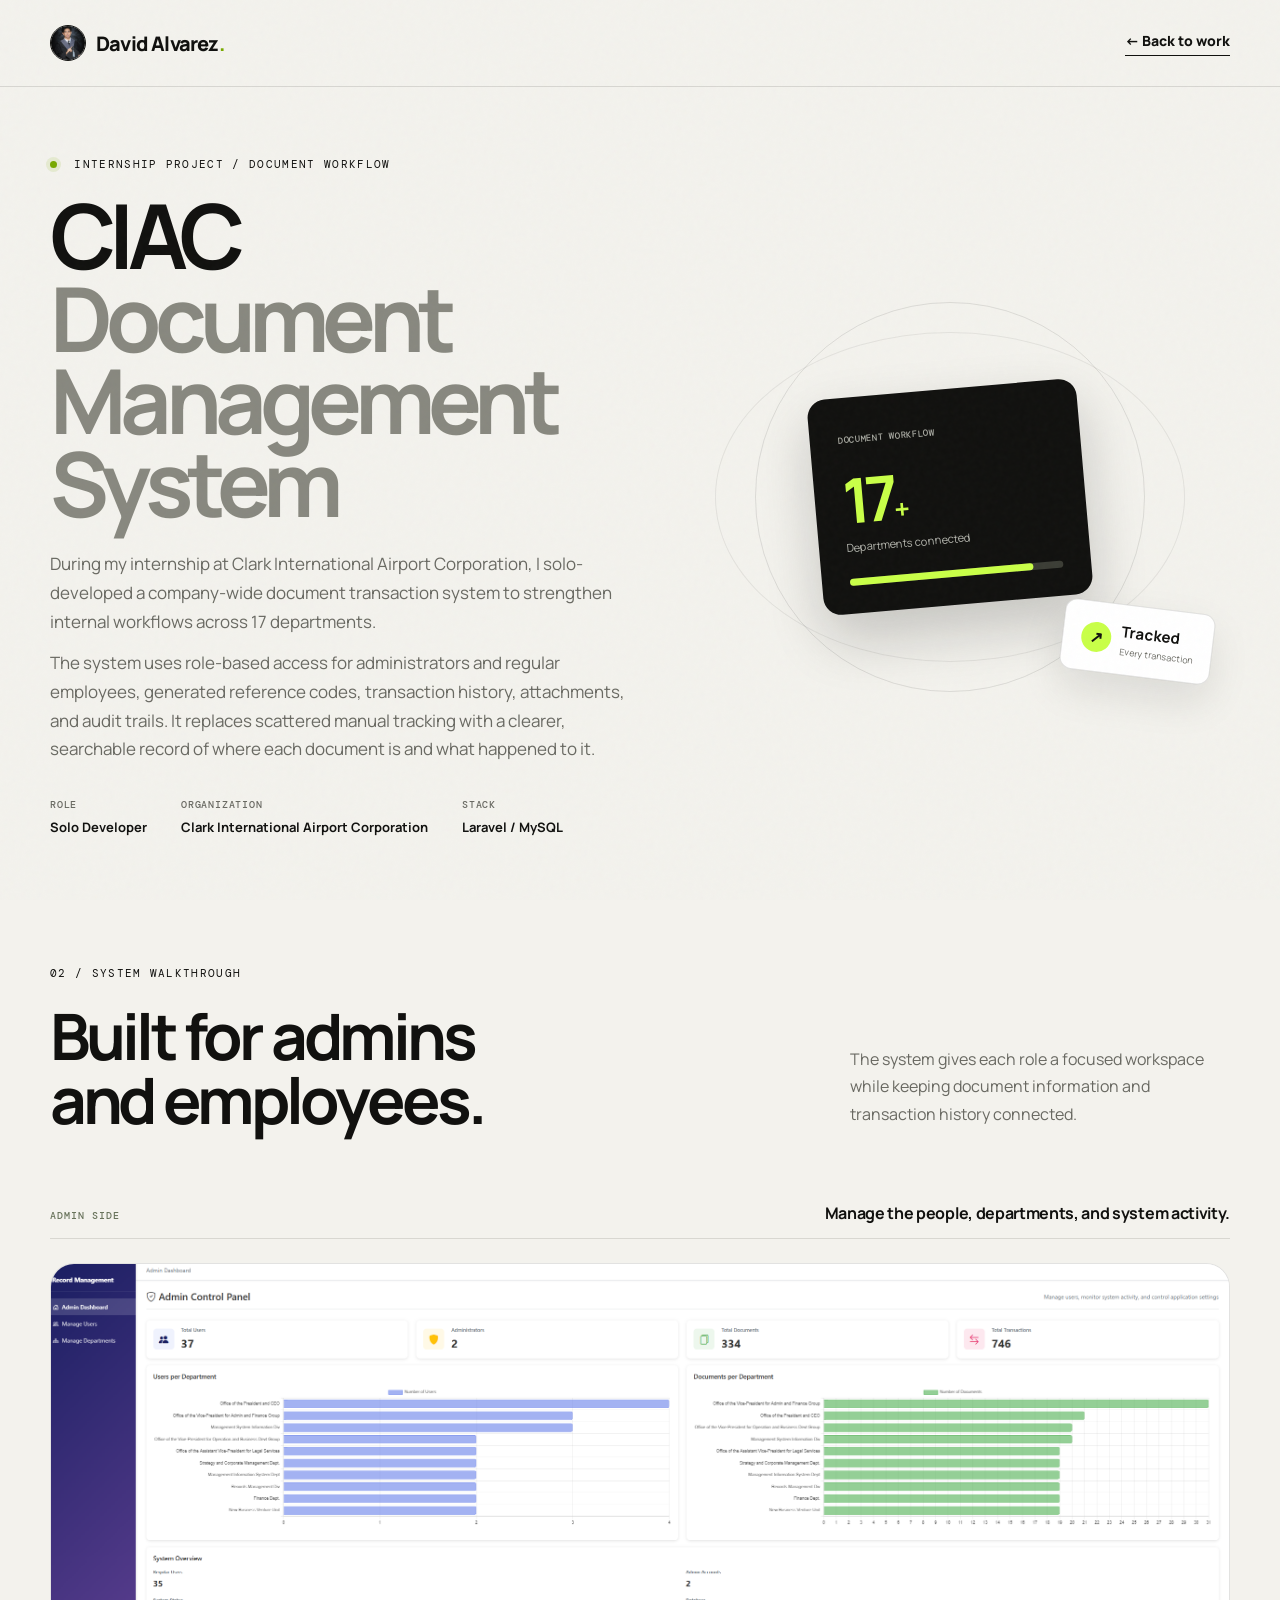
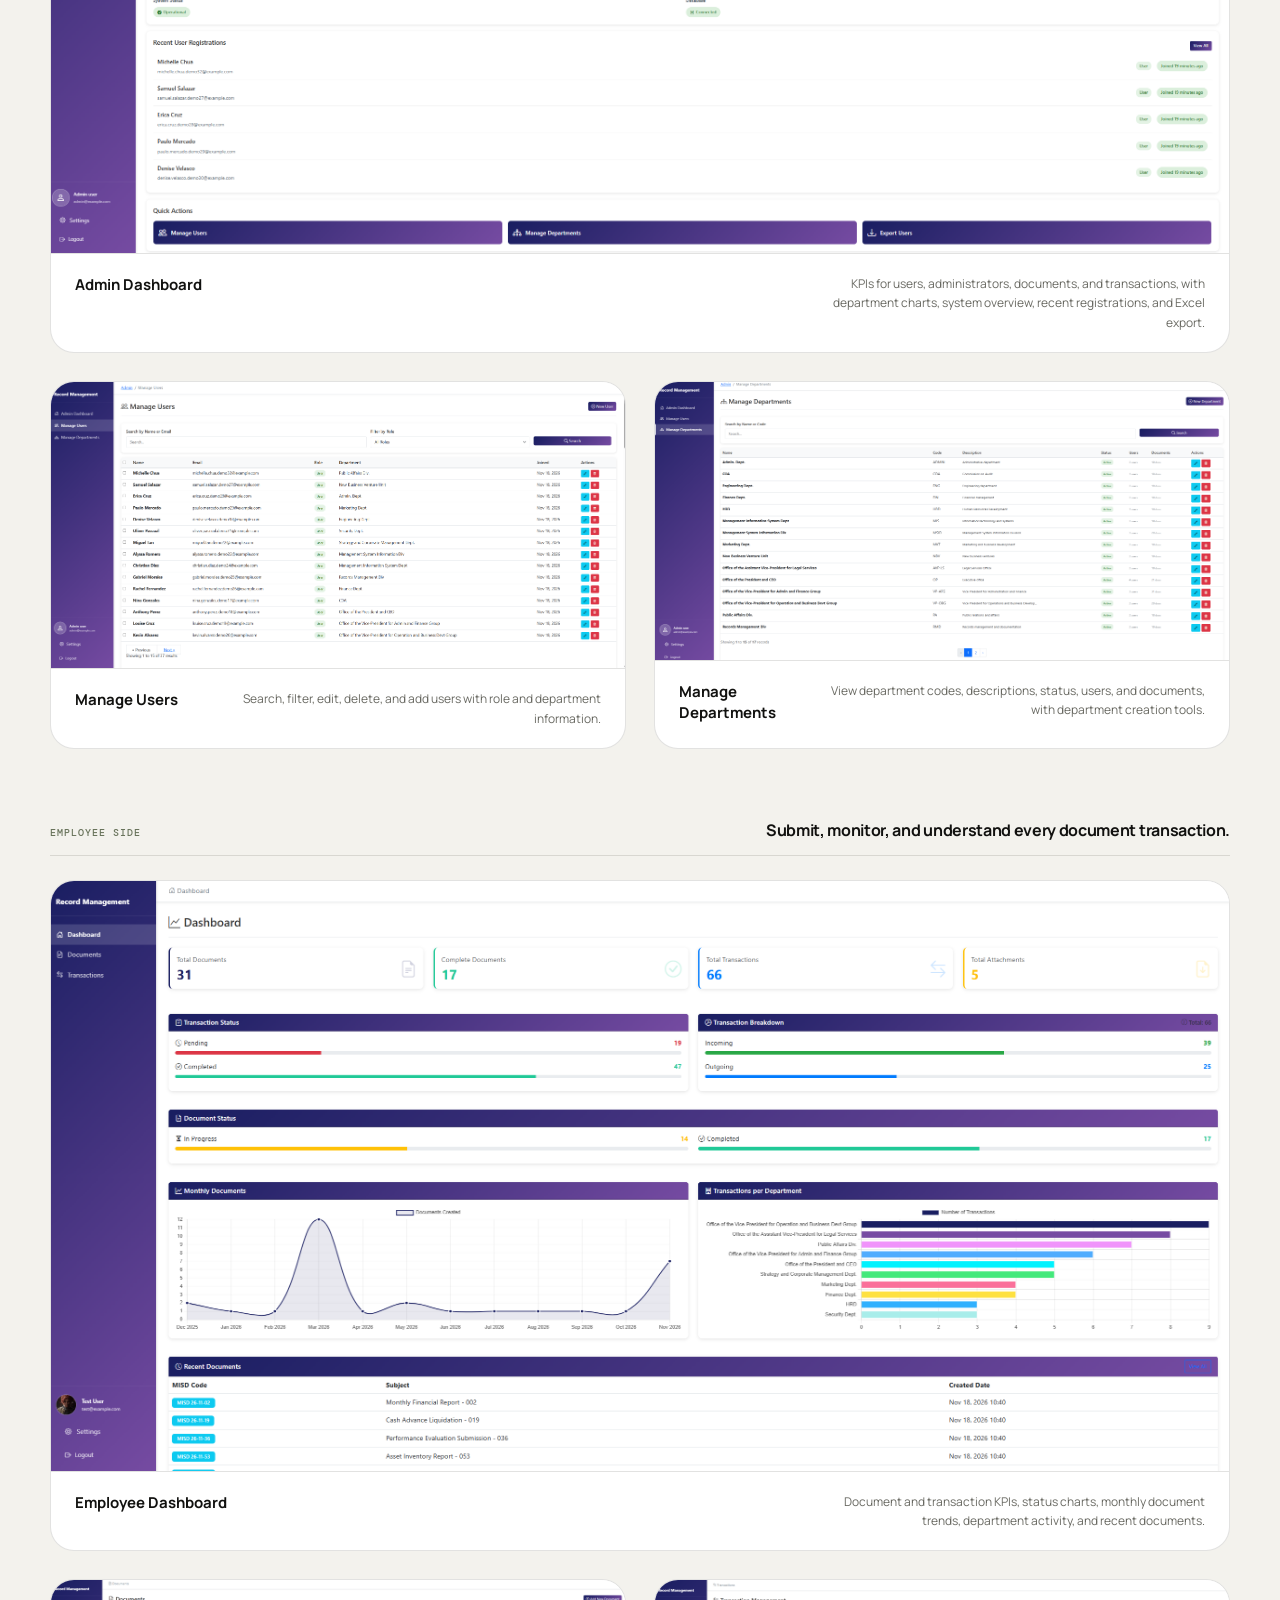
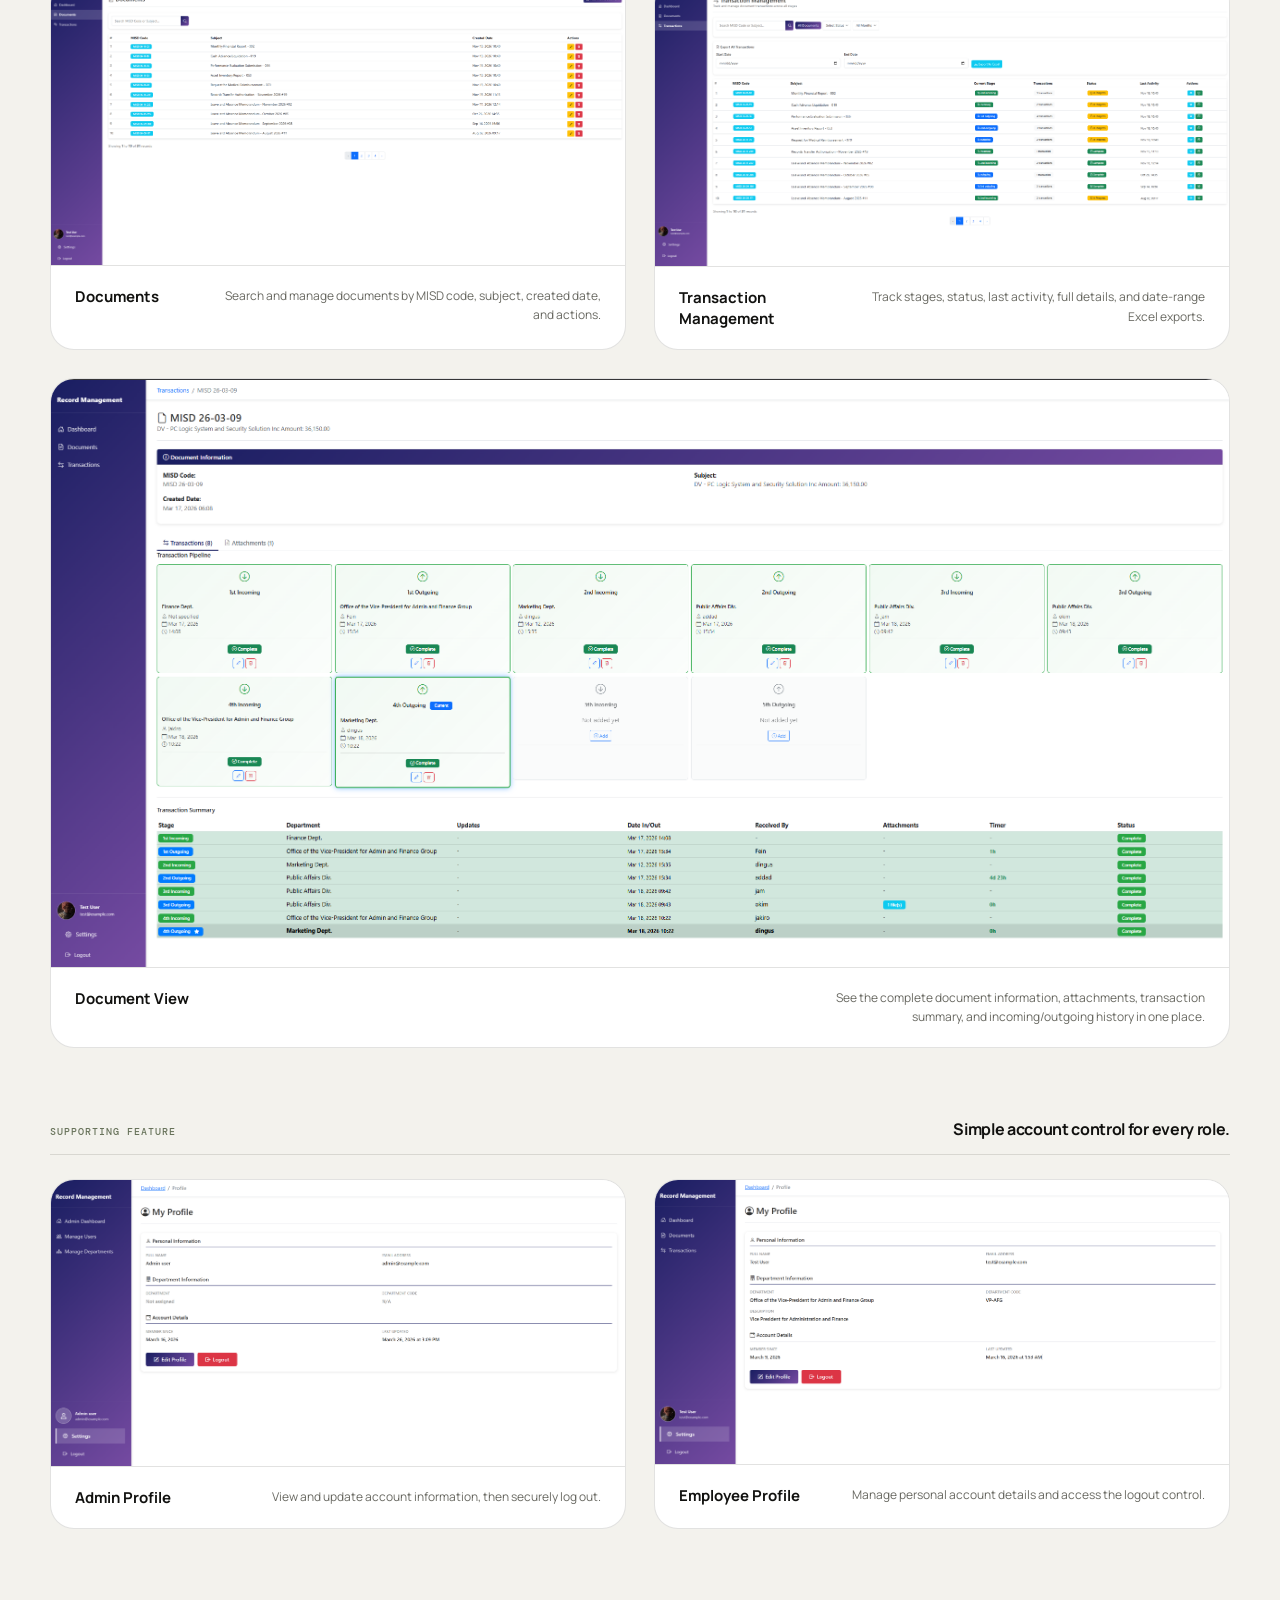
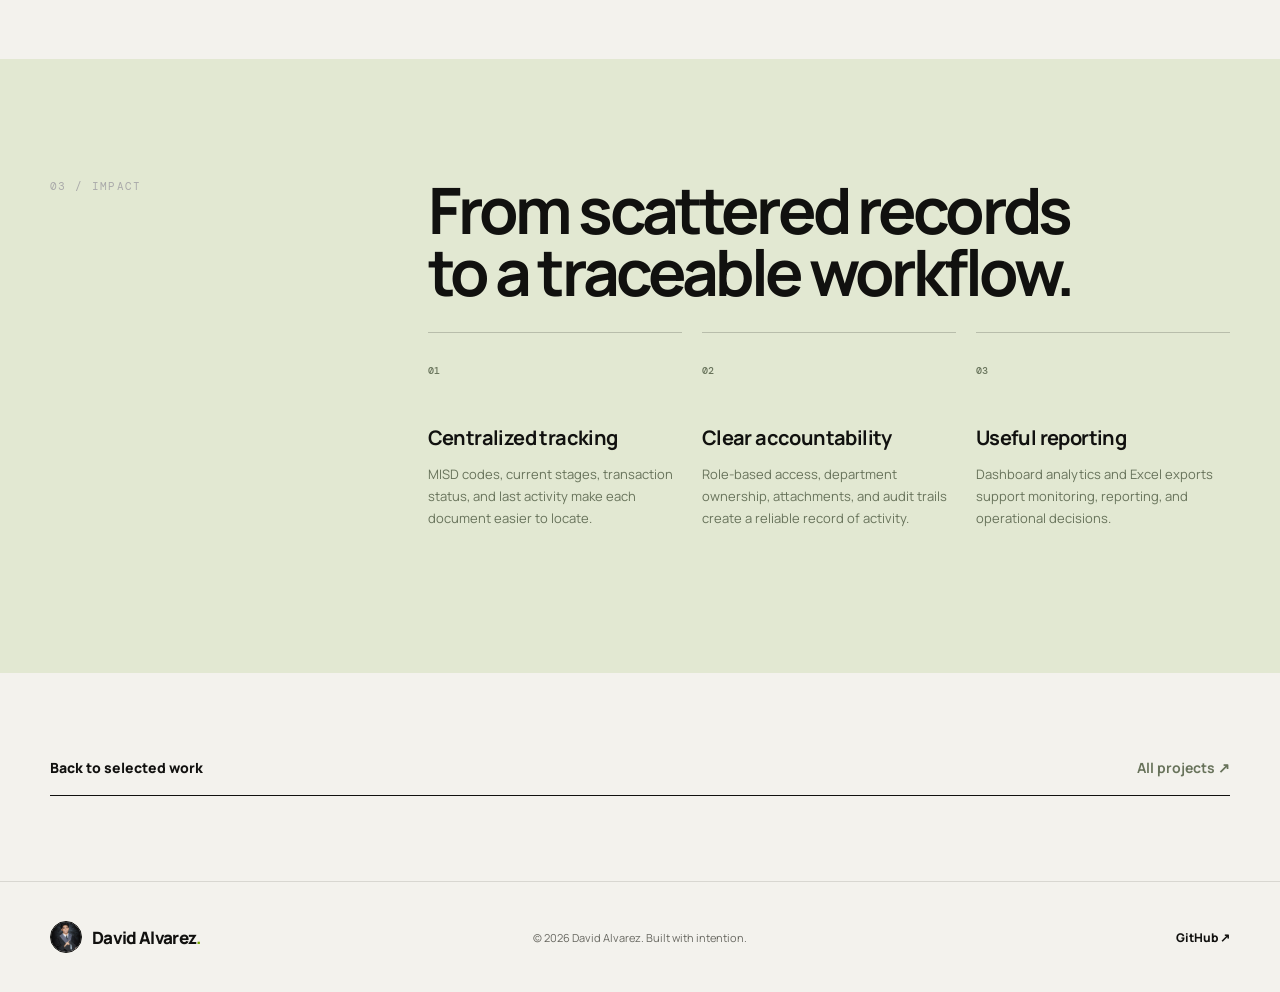
==== commit 6b54ef79: "Combine CIAC project introduction Co-authored-by: Copilot <223556219+Copilot@users.noreply.github.co" ====
--- a/projects/ciac.html
+++ b/projects/ciac.html
@@ -30,7 +30,8 @@
       <div class="case-hero-copy reveal">
         <p class="eyebrow"><span class="status-dot"></span> Internship Project / Document Workflow</p>
         <h1>CIAC<br><span>Document Management System</span></h1>
-        <p class="case-intro">A company-wide document transaction system built to make document movement, accountability, and status tracking clearer across 17 departments.</p>
+        <p class="case-intro">During my internship at Clark International Airport Corporation, I solo-developed a company-wide document transaction system to strengthen internal workflows across 17 departments.</p>
+        <p class="case-intro">The system uses role-based access for administrators and regular employees, generated reference codes, transaction history, attachments, and audit trails. It replaces scattered manual tracking with a clearer, searchable record of where each document is and what happened to it.</p>
         <div class="case-meta">
           <div><small>Role</small><strong>Solo Developer</strong></div>
           <div><small>Organization</small><strong>Clark International Airport Corporation</strong></div>
@@ -46,17 +47,6 @@
           <div class="stat-line"><i></i></div>
         </div>
         <div class="case-float-card"><span>↗</span><strong>Tracked</strong><small>Every transaction</small></div>
-      </div>
-    </section>
-
-    <section class="case-overview">
-      <div class="container overview-grid">
-        <p class="eyebrow">01 / Overview</p>
-        <div>
-          <h2>One system for every document journey.</h2>
-          <p>During my internship at Clark International Airport Corporation, I solo-developed a company-wide document transaction system to strengthen internal workflows across 17 departments.</p>
-          <p>The system uses role-based access for administrators and regular employees, generated MISD reference codes, transaction history, attachments, and audit trails. It replaces scattered manual tracking with a clearer, searchable record of where each document is and what happened to it.</p>
-        </div>
       </div>
     </section>
 
--- a/styles.css
+++ b/styles.css
@@ -72,14 +72,16 @@
   border-radius: 50%; background: #78a900; box-shadow: 0 0 0 4px rgba(120,169,0,.12);
 }
 .hero h1 {
-  margin: 0; max-width: 760px; font-size: clamp(58px, 7vw, 96px);
-  line-height: 0.93; letter-spacing: -0.075em; font-weight: 800;
-}
-.hero h1 span { color: #8b8b82; }
+  margin: 0; max-width: 680px; font-size: clamp(48px, 5.4vw, 72px);
+  line-height: 1.05; letter-spacing: -0.055em; font-weight: 800;
+}
 .hero-lede {
-  max-width: 560px; margin: 30px 0 34px; color: var(--muted);
-  font-size: clamp(17px, 1.5vw, 21px); line-height: 1.55;
-}
+  max-width: 560px; margin: 20px 0 12px; color: var(--ink);
+  font-size: clamp(17px, 1.4vw, 20px); line-height: 1.5; font-weight: 600;
+}
+.hero-support { max-width: 560px; margin: 0; color: var(--muted); font-size: 14px; line-height: 1.75; }
+.intro-portrait { justify-items: start; }
+.intro-portrait .portrait { width: min(320px, 82%); height: 460px; border-radius: 10px; }
 .hero-actions { display: flex; align-items: center; gap: 30px; }
 .button {
   min-height: 54px; display: inline-flex; align-items: center; justify-content: space-between; gap: 28px;
@@ -94,6 +96,8 @@
 .text-link:hover span { transform: translateX(5px); }
 
 .hero-visual { position: relative; height: 520px; display: grid; place-items: center; }
+.about-portrait-wrap { justify-items: end; }
+.about-portrait-wrap .portrait { width: min(320px, 85%); height: 470px; }
 .orbit { position: absolute; border: 1px solid rgba(17,17,15,.08); border-radius: 50%; }
 .orbit-one { width: 470px; height: 470px; }
 .orbit-two { width: 350px; height: 350px; }
@@ -109,6 +113,7 @@
 .hero-card-top span { width: 7px; height: 7px; border-radius: 50%; background: #d2d2ca; }
 .hero-card-top small { margin-left: auto; font: 500 7px "DM Mono", monospace; color: #9a9a91; }
 .hero-card-body { height: calc(100% - 32px); display: grid; grid-template-columns: 48px 1fr; }
+.hero-dashboard-image { width: 100%; height: calc(100% - 32px); display: block; object-fit: cover; object-position: top center; }
 .hero-card-body aside { display: flex; flex-direction: column; align-items: center; gap: 17px; padding-top: 16px; background: #171816; }
 .mini-brand { width: 20px; height: 20px; border: 1px solid var(--lime); border-radius: 6px; margin-bottom: 8px; }
 .hero-card-body aside i { width: 17px; height: 4px; border-radius: 4px; background: #4c4d47; }
@@ -155,6 +160,8 @@
 .project-link span { width: 34px; height: 34px; display: grid; place-items: center; border: 1px solid var(--line); border-radius: 50%; transition: transform 180ms ease, background 180ms ease; }
 .project-link:hover span { transform: translate(3px,-3px); background: var(--lime); }
 .project-preview { min-width: 0; display: grid; place-items: center; padding: 48px 38px; overflow: hidden; }
+.real-preview { padding: 28px; }
+.real-preview img { display: block; width: 100%; height: 100%; max-height: 430px; object-fit: contain; border-radius: 10px; box-shadow: 0 24px 50px rgba(17,17,15,.16); }
 .preview-blue { background: #b9d4d3; }
 .preview-green { background: #bfd79d; }
 .preview-orange { background: #efbc88; }
@@ -196,13 +203,13 @@
 .sf-app { background:#fbfbfd }.sf-app>aside { background:#17354c }.sf-app .sf-logo { background:#fff;color:#4c99c8;border-radius:50%;font-weight:800 }.sf-app .app-nav { background:#637789 }.sf-app .app-nav.active { background:#86bfe1 }.sf-app .app-title>b{background:#4d91b8}.sf-grid{display:grid;grid-template-columns:1.3fr .7fr;gap:10px;margin-top:16px;height:250px}.pipeline{border:1px solid #edf0f3;border-radius:8px;padding:14px}.pipeline>b{font-size:9px}.pipeline-line{height:10px;margin-top:21px;border-radius:10px;background:#edf1f4}.pipeline-line i{display:block;width:var(--w);height:100%;border-radius:10px;background:#75afd0}.goal{display:flex;flex-direction:column;align-items:center;justify-content:center;gap:9px;border:1px solid #edf0f3;border-radius:8px}.goal-ring{width:104px;height:104px;display:grid;place-items:center;border:11px solid #62a1c4;border-right-color:#dfeaf1;border-radius:50%}.goal-ring strong{font-size:18px}.goal small{color:#8d989f;font-size:7px}
 
 .about { padding:120px 0; background:var(--ink); color:var(--white); }
-.about-grid { display:grid; grid-template-columns:38% 62%; }
-.about-label { display:flex;flex-direction:column;justify-content:space-between }.about-label .eyebrow{color:#aaa}
+.about-grid { display:grid; grid-template-columns:62% 38%; align-items:center; }
+.about-label { display:flex;flex-direction:column;align-items:flex-end }.about-label .eyebrow{color:#aaa}
 .portrait { position:relative;width:320px;height:520px;display:grid;place-items:center;overflow:hidden;border:1px solid rgba(255,255,255,.12);border-radius:18px;background:linear-gradient(145deg,#24251f,#171815); }
 .portrait::before { content:"DA"; color:var(--lime); font-size:72px; font-weight:800; }
 .portrait img { position:absolute; z-index:2; width:100%; height:100%; object-fit:cover; object-position:center 25%; }
 .portrait-ring { display:none }
-.about-copy { max-width:650px }.about-copy h2{margin:45px 0 34px;font-size:clamp(48px,6vw,74px);line-height:.98;letter-spacing:-.065em}.about-copy p{max-width:580px;color:#b6b6af;font-size:17px;line-height:1.75}.about-copy .text-link{display:inline-block;margin-top:20px;border-color:#fff}
+.about-copy { max-width:650px }.about-copy .eyebrow{color:#aaa}.about-copy h2{margin:35px 0 26px;font-size:clamp(44px,5vw,62px);line-height:.98;letter-spacing:-.06em}.about-copy p{max-width:580px;color:#b6b6af;font-size:16px;line-height:1.75}.about-copy .text-link{display:inline-block;margin-top:20px;border-color:#fff}
 
 .skills { padding:130px 0 }.skill-grid { display:grid;grid-template-columns:repeat(4,1fr);border-top:1px solid var(--line);border-left:1px solid var(--line)}
 .skill-grid article { min-height:270px;padding:28px;border-right:1px solid var(--line);border-bottom:1px solid var(--line);transition:background 180ms ease }.skill-grid article:hover{background:var(--lime)}.skill-grid article>span{font:500 10px "DM Mono",monospace;color:var(--muted)}.skill-grid h3{margin:75px 0 13px;font-size:20px;letter-spacing:-.03em}.skill-grid p{margin:0;color:var(--muted);font-size:13px;line-height:1.7}
@@ -220,14 +227,14 @@
   .menu-toggle>span:not(.sr-only){width:18px;height:1px;background:var(--ink)}
   .nav-links.open{position:absolute;left:18px;right:18px;top:76px;display:flex;flex-direction:column;align-items:flex-start;gap:0;padding:12px;border:1px solid var(--line);border-radius:16px;background:var(--paper);box-shadow:0 20px 50px rgba(17,17,15,.12)}.nav-links.open a{width:100%;padding:16px}
   .hero {height:auto;min-height:760px;grid-template-columns:1fr;padding:140px 0 70px}.hero-copy{position:relative;z-index:3}.hero-visual{height:390px}.hero-card{width:min(445px,85%);height:300px}.orbit-one{width:400px;height:400px}.orbit-two{width:280px;height:280px}
-  .section-heading{grid-template-columns:1fr 300px}.project{grid-template-columns:42% 58%;min-height:480px}.project-info{padding:28px}.project-preview{padding:30px 24px}.skill-grid{grid-template-columns:repeat(2,1fr)}.about-grid{grid-template-columns:35% 65%}.portrait{width:240px;height:430px}
+  .section-heading{grid-template-columns:1fr 300px}.project{grid-template-columns:42% 58%;min-height:480px}.project-info{padding:28px}.project-preview{padding:30px 24px}.skill-grid{grid-template-columns:repeat(2,1fr)}.about-grid{grid-template-columns:58% 42%}.portrait{width:240px;height:430px}
 }
 
 @media (max-width: 700px) {
   .container { width:calc(100% - 32px)}
   .nav-wrap{border:0}.nav{height:74px}
   .hero{min-height:700px;padding-top:120px}.hero h1{font-size:clamp(50px,15vw,74px)}.hero-lede{font-size:16px}.hero-actions{align-items:flex-start;flex-direction:column;gap:20px}.hero-visual{height:330px;margin-top:20px}.hero-card{width:min(360px,92%);height:260px}.orbit-one{width:320px;height:320px}.orbit-two{width:220px;height:220px}
-  .ticker{height:58px}.work{padding:90px 0}.section-heading{display:block;margin-bottom:38px}.section-heading h2{font-size:44px}.section-heading>p{margin-top:22px}.project{display:flex;flex-direction:column-reverse}.project-info{min-height:430px;padding:26px;border-right:0;border-top:1px solid var(--line)}.project h3{font-size:34px}.project-preview{height:390px;padding:28px 18px}.browser{transform:none}.browser-app{grid-template-columns:38px 1fr}.browser-app>aside{width:38px}.app-main{padding:12px}.app-cards div{padding:8px}.document-table p{grid-template-columns:27px 1fr}.document-table p em{display:none}.menro-grid{grid-template-columns:1fr .8fr}.about{padding:90px 0}.about-grid{display:block}.portrait{width:100%;max-width:320px;height:480px;margin:40px 0}.about-copy h2{margin-top:20px;font-size:48px}.about-copy p{font-size:15px}.skills{padding:90px 0}.skill-grid{grid-template-columns:1fr}.skill-grid article{min-height:220px}.skill-grid h3{margin-top:55px}.contact{padding-bottom:90px}.contact-card{padding:36px 24px}.contact-card h2{font-size:48px}.contact-bottom{display:block;margin-top:36px}.contact-bottom p{margin-top:24px}.footer-inner{height:auto;grid-template-columns:1fr auto;padding:28px 0}.footer-inner>p{display:none}.footer-brand{font-size:15px}.socials{gap:12px}
+  .ticker{height:58px}.work{padding:90px 0}.section-heading{display:block;margin-bottom:38px}.section-heading h2{font-size:44px}.section-heading>p{margin-top:22px}.project{display:flex;flex-direction:column-reverse}.project-info{min-height:430px;padding:26px;border-right:0;border-top:1px solid var(--line)}.project h3{font-size:34px}.project-preview{height:390px;padding:28px 18px}.real-preview{padding:18px}.browser{transform:none}.browser-app{grid-template-columns:38px 1fr}.browser-app>aside{width:38px}.app-main{padding:12px}.app-cards div{padding:8px}.document-table p{grid-template-columns:27px 1fr}.document-table p em{display:none}.menro-grid{grid-template-columns:1fr .8fr}.skills{padding:90px 0}.skill-grid{grid-template-columns:1fr}.skill-grid article{min-height:220px}.skill-grid h3{margin-top:55px}.contact{padding-bottom:90px}.contact-card{padding:36px 24px}.contact-card h2{font-size:48px}.contact-bottom{display:block;margin-top:36px}.contact-bottom p{margin-top:24px}.footer-inner{height:auto;grid-template-columns:1fr auto;padding:28px 0}.footer-inner>p{display:none}.footer-brand{font-size:15px}.socials{gap:12px}
 }
 
 @media (prefers-reduced-motion: reduce) {
--- a/projects/project.css
+++ b/projects/project.css
@@ -4,7 +4,9 @@
 .case-hero { min-height: 610px; display: grid; grid-template-columns: 1.05fr .95fr; align-items: center; padding-top: 70px; }
 .case-hero h1 { margin: 0; font-size: clamp(58px, 7vw, 94px); line-height: .92; letter-spacing: -.075em; }
 .case-hero h1 span { color: #88887f; }
-.case-intro { max-width: 580px; margin: 30px 0 42px; color: var(--muted); font-size: 19px; line-height: 1.65; }
+.case-intro { max-width: 580px; margin: 26px 0 0; color: var(--muted); font-size: 17px; line-height: 1.7; }
+.case-intro + .case-intro { margin-top: 12px; }
+.case-hero-copy .case-meta { margin-top: 34px; }
 .case-meta { display: flex; flex-wrap: wrap; gap: 34px; }
 .case-meta div { display: flex; flex-direction: column; gap: 7px; }
 .case-meta small { color: var(--muted); font: 500 10px "DM Mono", monospace; text-transform: uppercase; letter-spacing: .08em; }
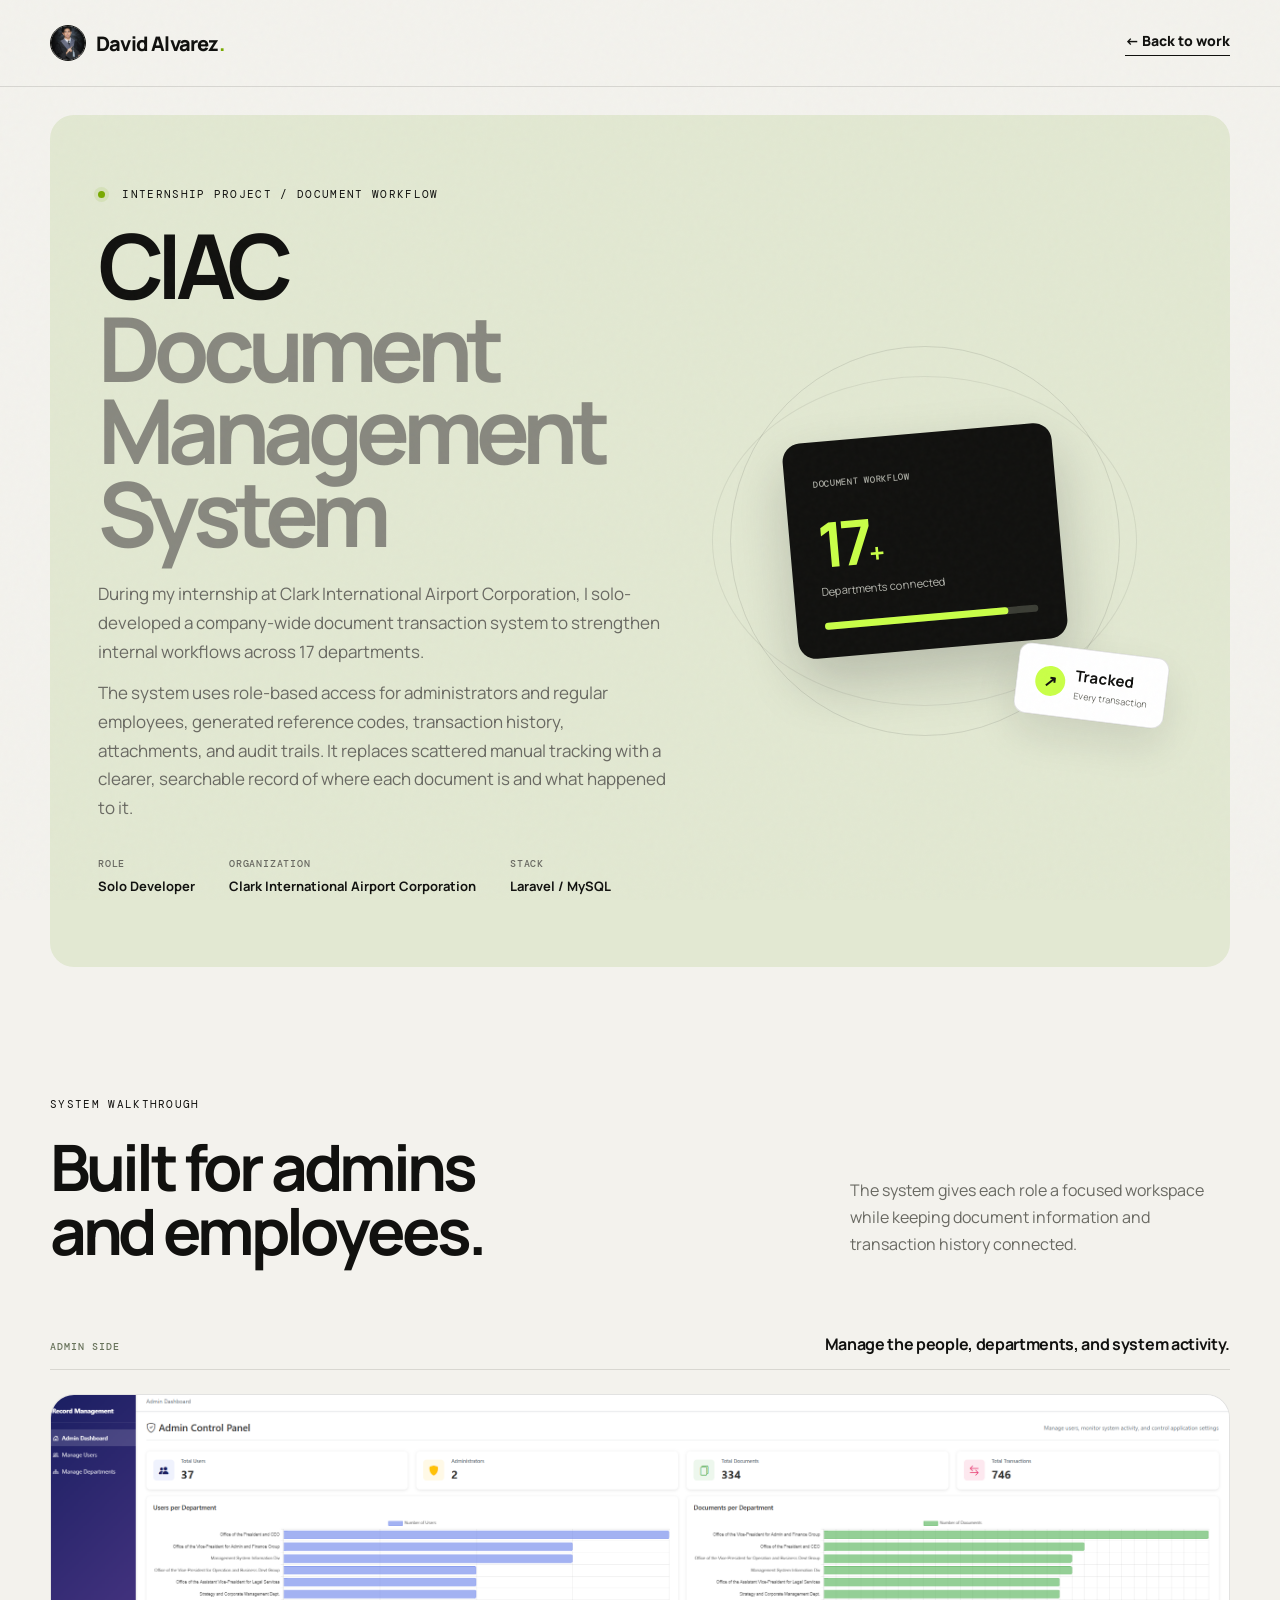
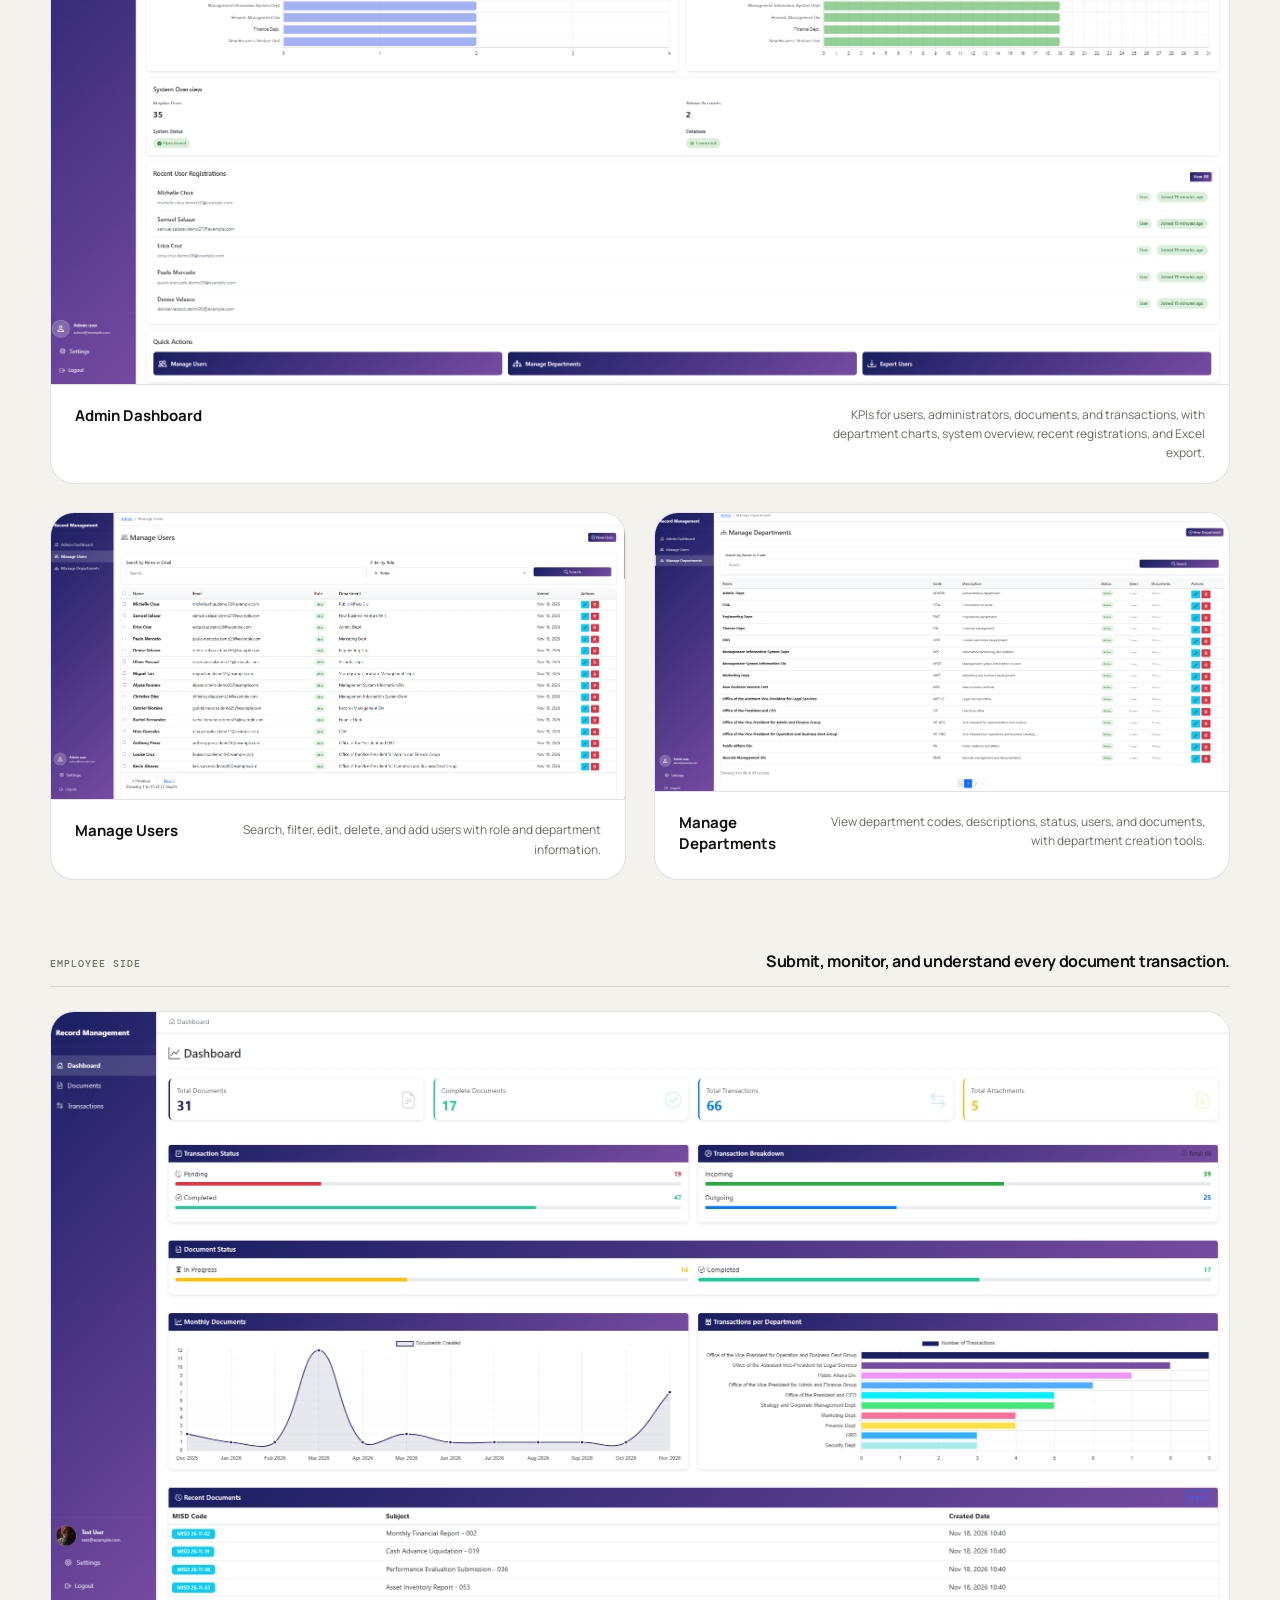
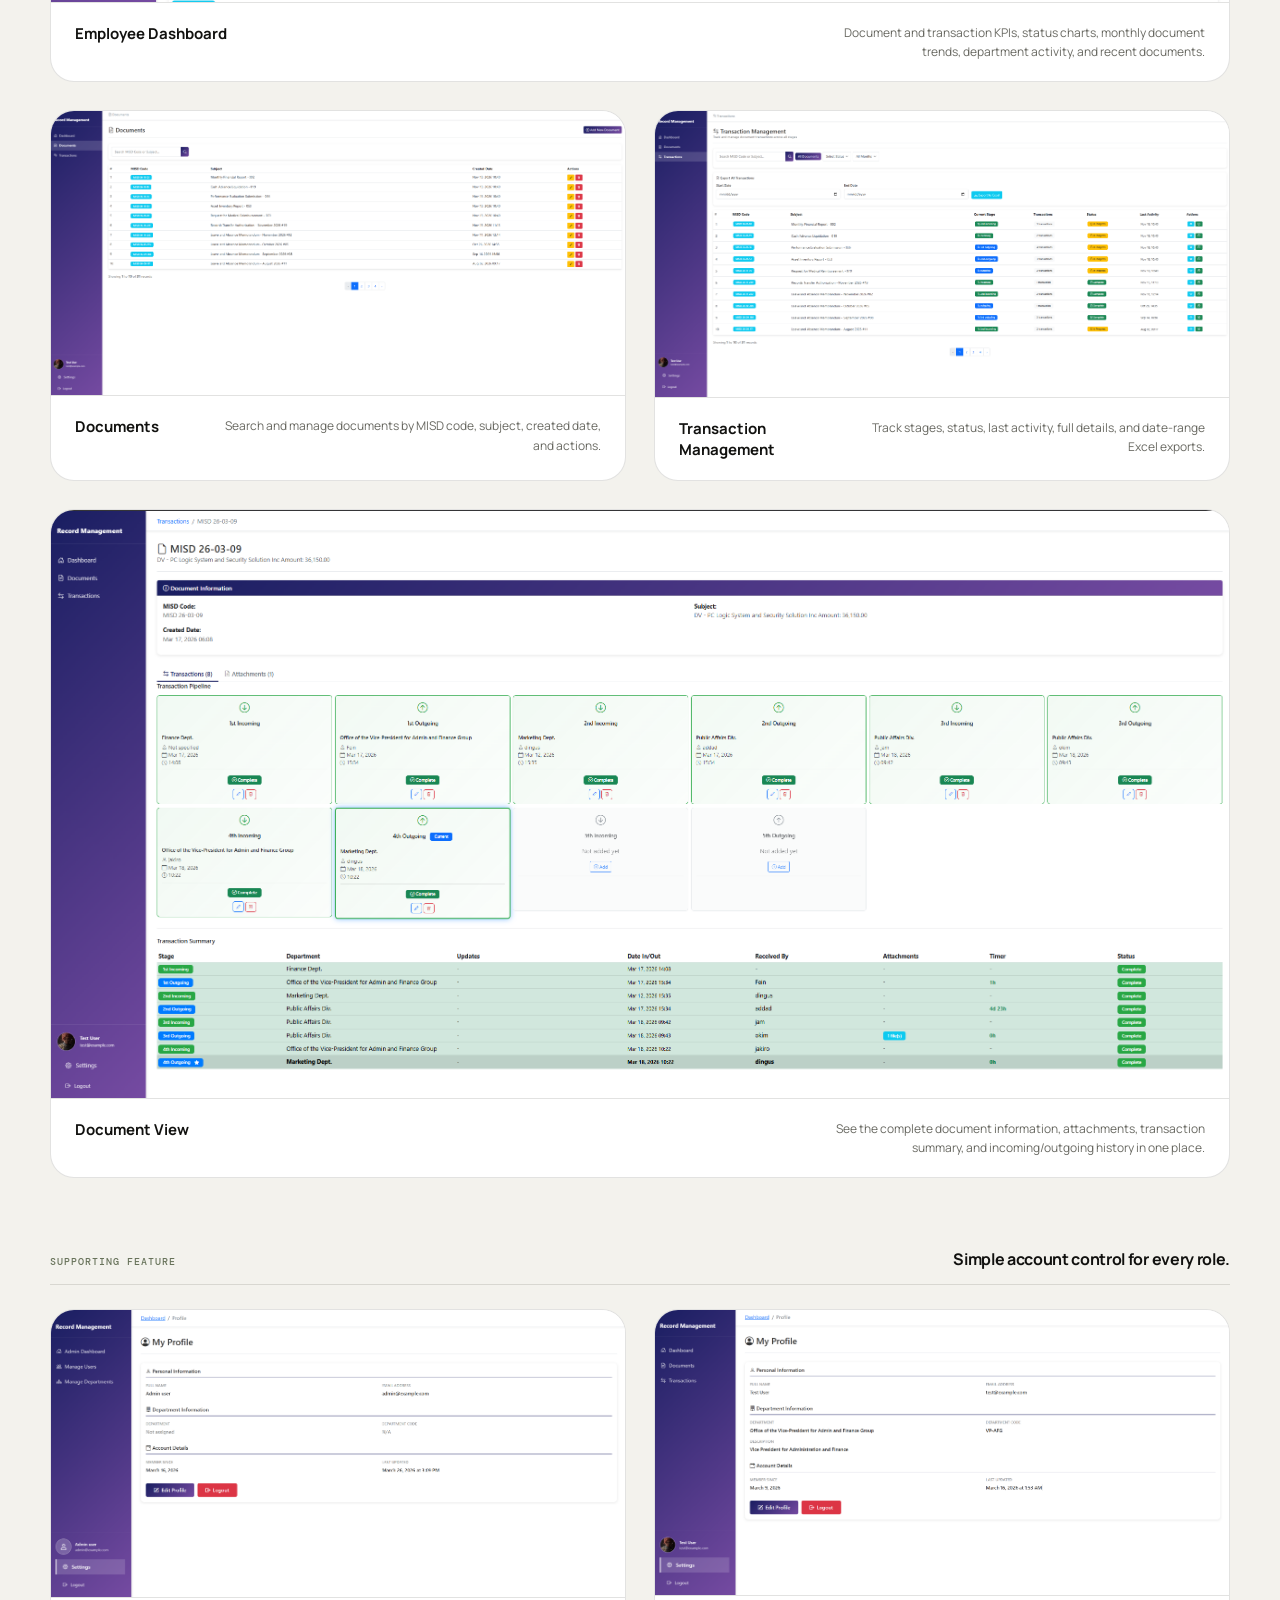
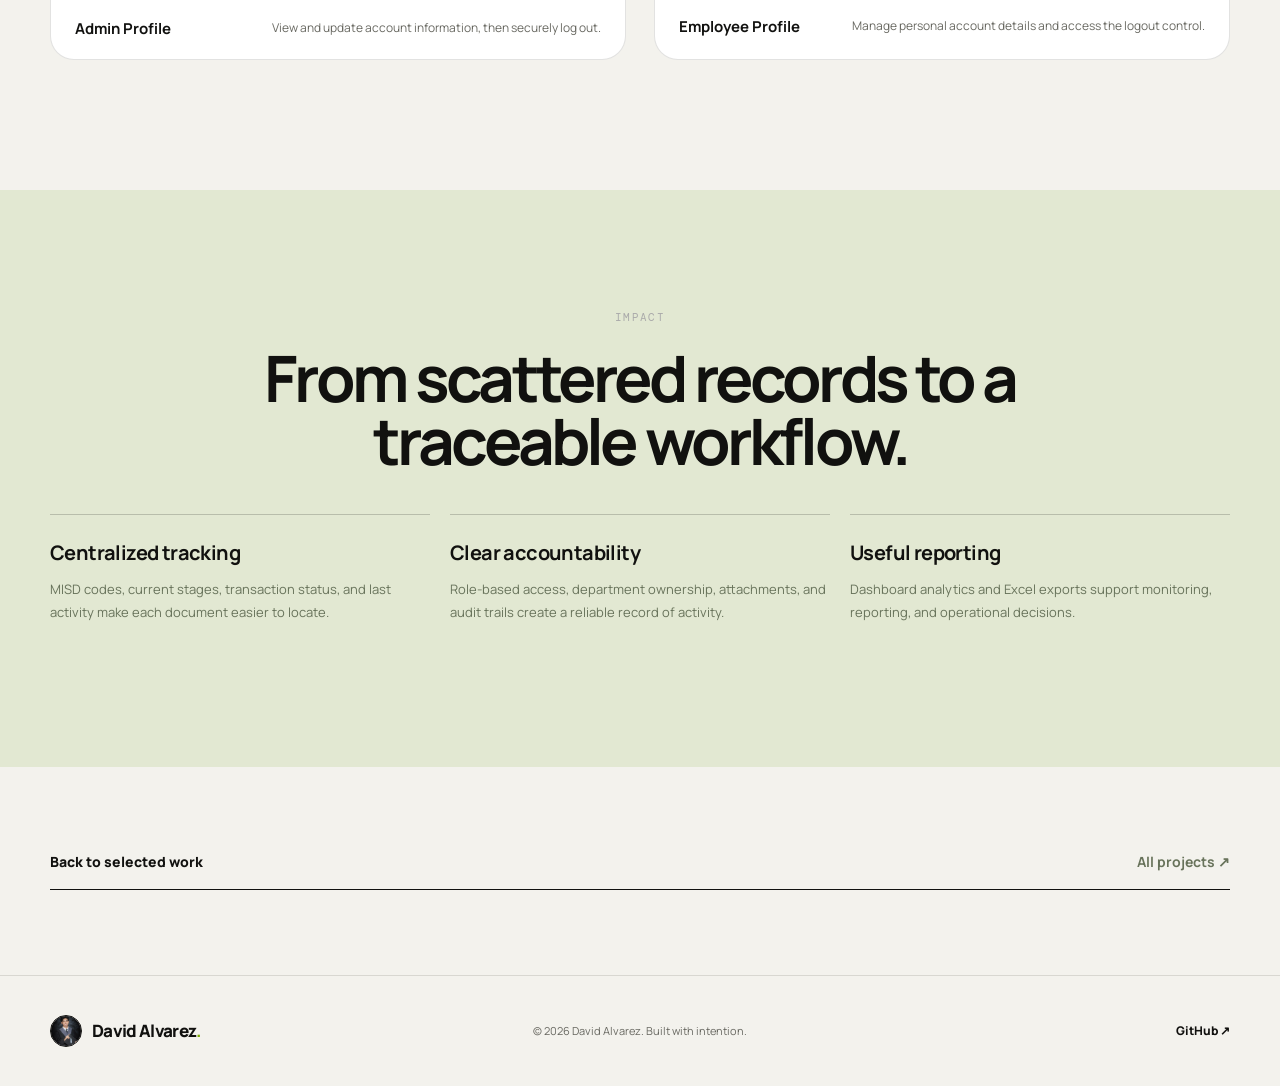
==== commit fc192e7f: "Remove portfolio section numbering Co-authored-by: Copilot <223556219+Copilot@users.noreply.github.c" ====
--- a/projects/ciac.html
+++ b/projects/ciac.html
@@ -53,7 +53,7 @@
     <section class="case-screens container">
       <header class="section-heading reveal">
         <div>
-          <p class="eyebrow">02 / System walkthrough</p>
+          <p class="eyebrow">System walkthrough</p>
           <h2>Built for admins<br>and employees.</h2>
         </div>
         <p>The system gives each role a focused workspace while keeping document information and transaction history connected.</p>
@@ -119,13 +119,13 @@
 
     <section class="case-impact">
       <div class="container impact-grid">
-        <p class="eyebrow">03 / Impact</p>
+        <p class="eyebrow">Impact</p>
         <div>
           <h2>From scattered records to a traceable workflow.</h2>
           <div class="impact-items">
-            <article><span>01</span><h3>Centralized tracking</h3><p>MISD codes, current stages, transaction status, and last activity make each document easier to locate.</p></article>
-            <article><span>02</span><h3>Clear accountability</h3><p>Role-based access, department ownership, attachments, and audit trails create a reliable record of activity.</p></article>
-            <article><span>03</span><h3>Useful reporting</h3><p>Dashboard analytics and Excel exports support monitoring, reporting, and operational decisions.</p></article>
+            <article><h3>Centralized tracking</h3><p>MISD codes, current stages, transaction status, and last activity make each document easier to locate.</p></article>
+            <article><h3>Clear accountability</h3><p>Role-based access, department ownership, attachments, and audit trails create a reliable record of activity.</p></article>
+            <article><h3>Useful reporting</h3><p>Dashboard analytics and Excel exports support monitoring, reporting, and operational decisions.</p></article>
           </div>
         </div>
       </div>
--- a/projects/project.css
+++ b/projects/project.css
@@ -1,7 +1,7 @@
 .case-study-page .nav-wrap { position: relative; }
 .case-study-page .nav { grid-template-columns: 1fr auto; }
 .case-study-page .nav-cta { justify-self: end; }
-.case-hero { min-height: 610px; display: grid; grid-template-columns: 1.05fr .95fr; align-items: center; padding-top: 70px; }
+.case-hero { min-height: 610px; display: grid; grid-template-columns: 1.05fr .95fr; align-items: center; margin-top: 28px; padding: 72px 48px; border-radius: var(--radius); background: #e2e8d2; }
 .case-hero h1 { margin: 0; font-size: clamp(58px, 7vw, 94px); line-height: .92; letter-spacing: -.075em; }
 .case-hero h1 span { color: #88887f; }
 .case-intro { max-width: 580px; margin: 26px 0 0; color: var(--muted); font-size: 17px; line-height: 1.7; }
@@ -62,13 +62,15 @@
 .slider-caption { display: flex; justify-content: space-between; gap: 20px; padding: 20px 24px; border-top: 1px solid var(--line); }
 .slider-caption b { font-size: 15px; }.slider-caption span { max-width: 390px; color: var(--muted); font-size: 12px; line-height: 1.6; text-align: right; }
 .case-impact { padding: 120px 0; background: #e2e8d2; }
-.impact-grid h2 { color: var(--ink); }
-.impact-items { display: grid; grid-template-columns: repeat(3, 1fr); gap: 20px; }
+.impact-grid { display: block; text-align: center; }
+.impact-grid .eyebrow { text-align: center; }
+.impact-grid h2 { max-width: 760px; margin: 0 auto 42px; color: var(--ink); }
+.impact-items { display: grid; grid-template-columns: repeat(3, 1fr); gap: 20px; text-align: left; }
 .impact-items article { padding: 24px 0; border-top: 1px solid rgba(17,17,15,.2); }
-.impact-items span { font: 500 10px "DM Mono", monospace; color: #68735b; }.impact-items h3 { margin: 45px 0 12px; font-size: 20px; letter-spacing: -.03em; }.impact-items p { margin: 0; color: #68735b; font-size: 13px; line-height: 1.7; }
+.impact-items h3 { margin: 0 0 12px; font-size: 20px; letter-spacing: -.03em; }.impact-items p { margin: 0; color: #68735b; font-size: 13px; line-height: 1.7; }
 .case-next { padding: 85px 0; }.case-next a { display: flex; align-items: center; justify-content: space-between; padding-bottom: 18px; border-bottom: 1px solid var(--ink); font-size: 14px; font-weight: 800; }.case-next strong { color: #68735b; }
 
 @media (max-width: 800px) {
-  .case-hero { grid-template-columns: 1fr; padding: 90px 0 55px; }.case-hero-art { min-height: 330px; }.case-orbit { width: 310px; height: 310px; }.case-float-card { right: 5%; bottom: 5px; }.case-overview { padding: 85px 0; }.overview-grid, .impact-grid { display: block; }.overview-grid h2, .impact-grid h2 { margin-top: 40px; }.case-screens { padding: 90px 0; }.case-shot-grid { grid-template-columns: 1fr; }.case-shot-wide { grid-column: auto; }.case-shot-wide .shot-placeholder { min-height: 280px; }.case-shot figcaption { display: block; }.case-shot figcaption span { display: block; margin-top: 10px; text-align: left; }.impact-items { grid-template-columns: 1fr; gap: 0; }.impact-items article { min-height: 190px; }.case-meta { gap: 20px; }
+  .case-hero { grid-template-columns: 1fr; margin-top: 0; padding: 70px 24px 55px; }.case-hero-art { min-height: 330px; }.case-orbit { width: 310px; height: 310px; }.case-float-card { right: 5%; bottom: 5px; }.case-overview { padding: 85px 0; }.overview-grid, .impact-grid { display: block; }.overview-grid h2, .impact-grid h2 { margin-top: 40px; }.case-screens { padding: 90px 0; }.case-shot-grid { grid-template-columns: 1fr; }.case-shot-wide { grid-column: auto; }.case-shot-wide .shot-placeholder { min-height: 280px; }.case-shot figcaption { display: block; }.case-shot figcaption span { display: block; margin-top: 10px; text-align: left; }.impact-items { grid-template-columns: 1fr; gap: 0; }.impact-items article { min-height: 190px; }.case-meta { gap: 20px; }
   .slider-stage, .dashboard-slide .shot-placeholder { min-height: 280px; }.dashboard-slide img { height: 280px; }.slider-caption { display: block; }.slider-caption span { display: block; margin-top: 10px; text-align: left; }.slider-controls { grid-template-columns: 44px 1fr auto 44px; }
 }
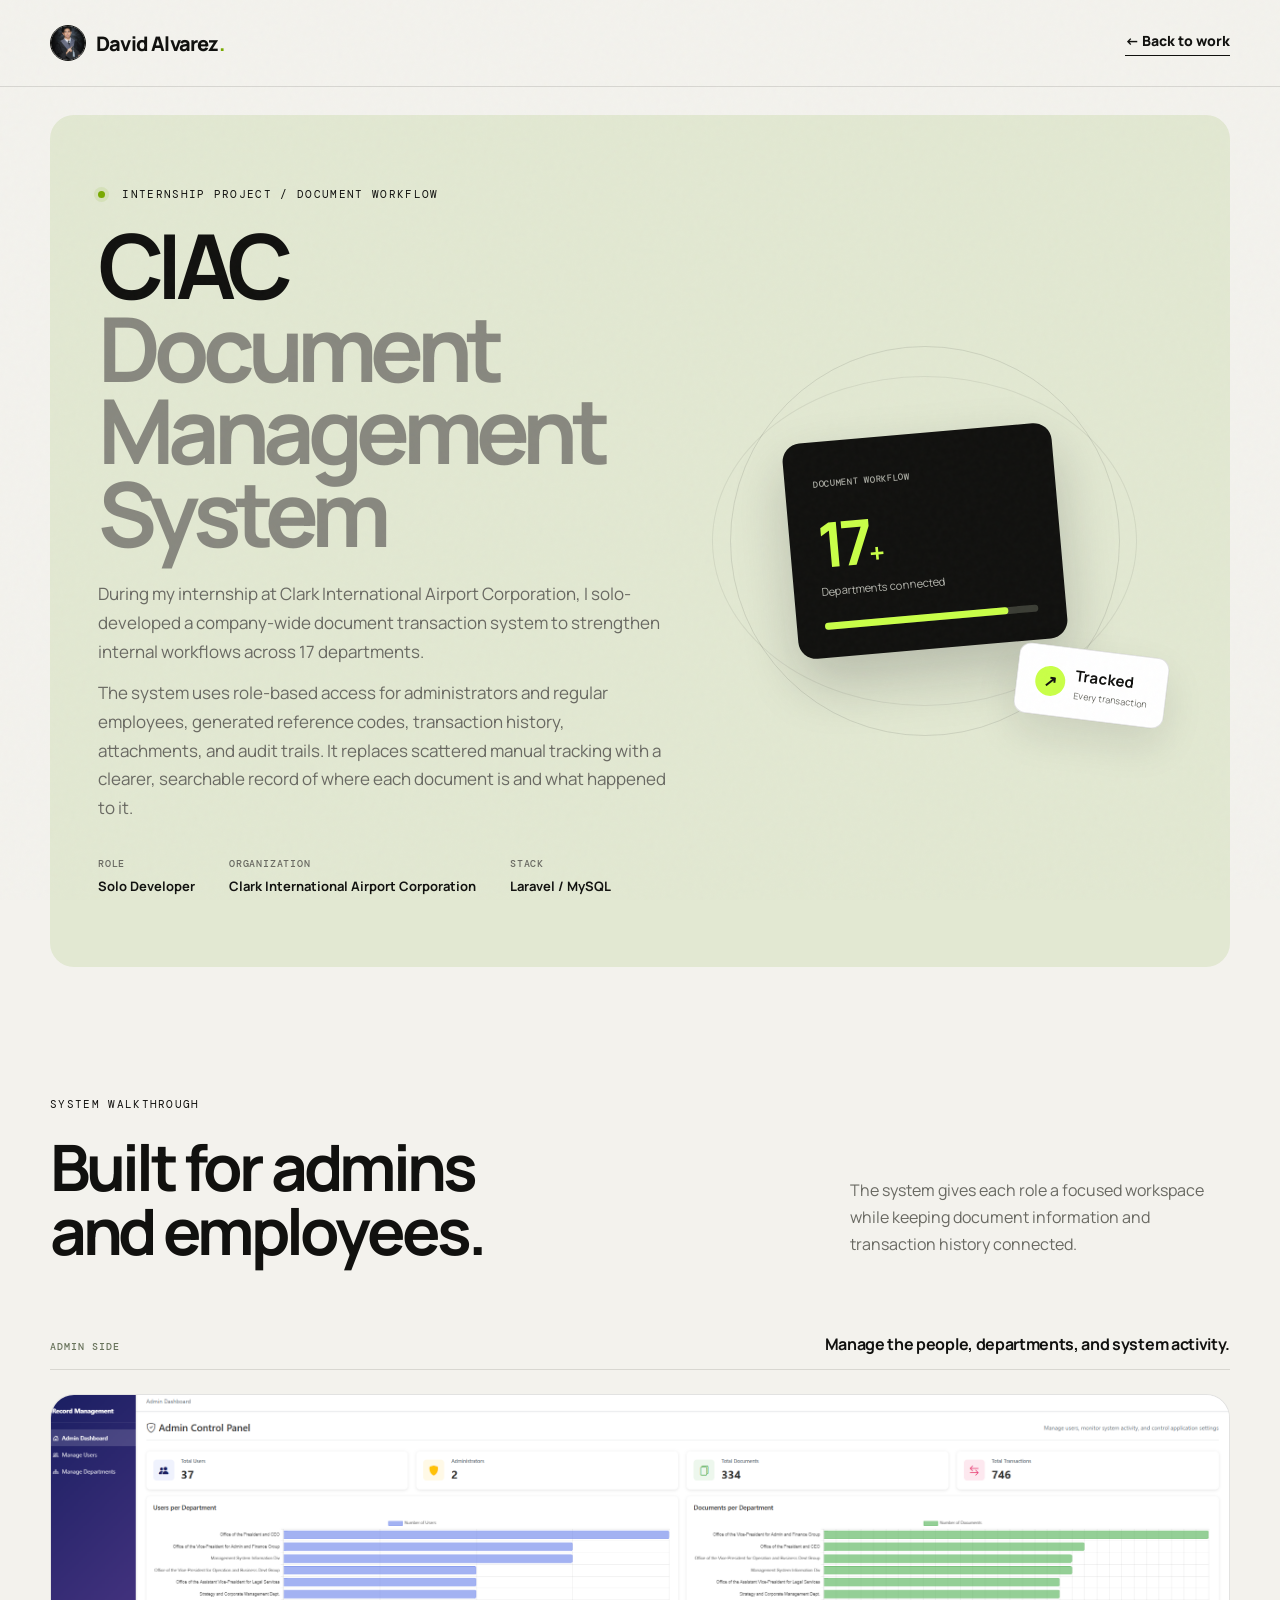
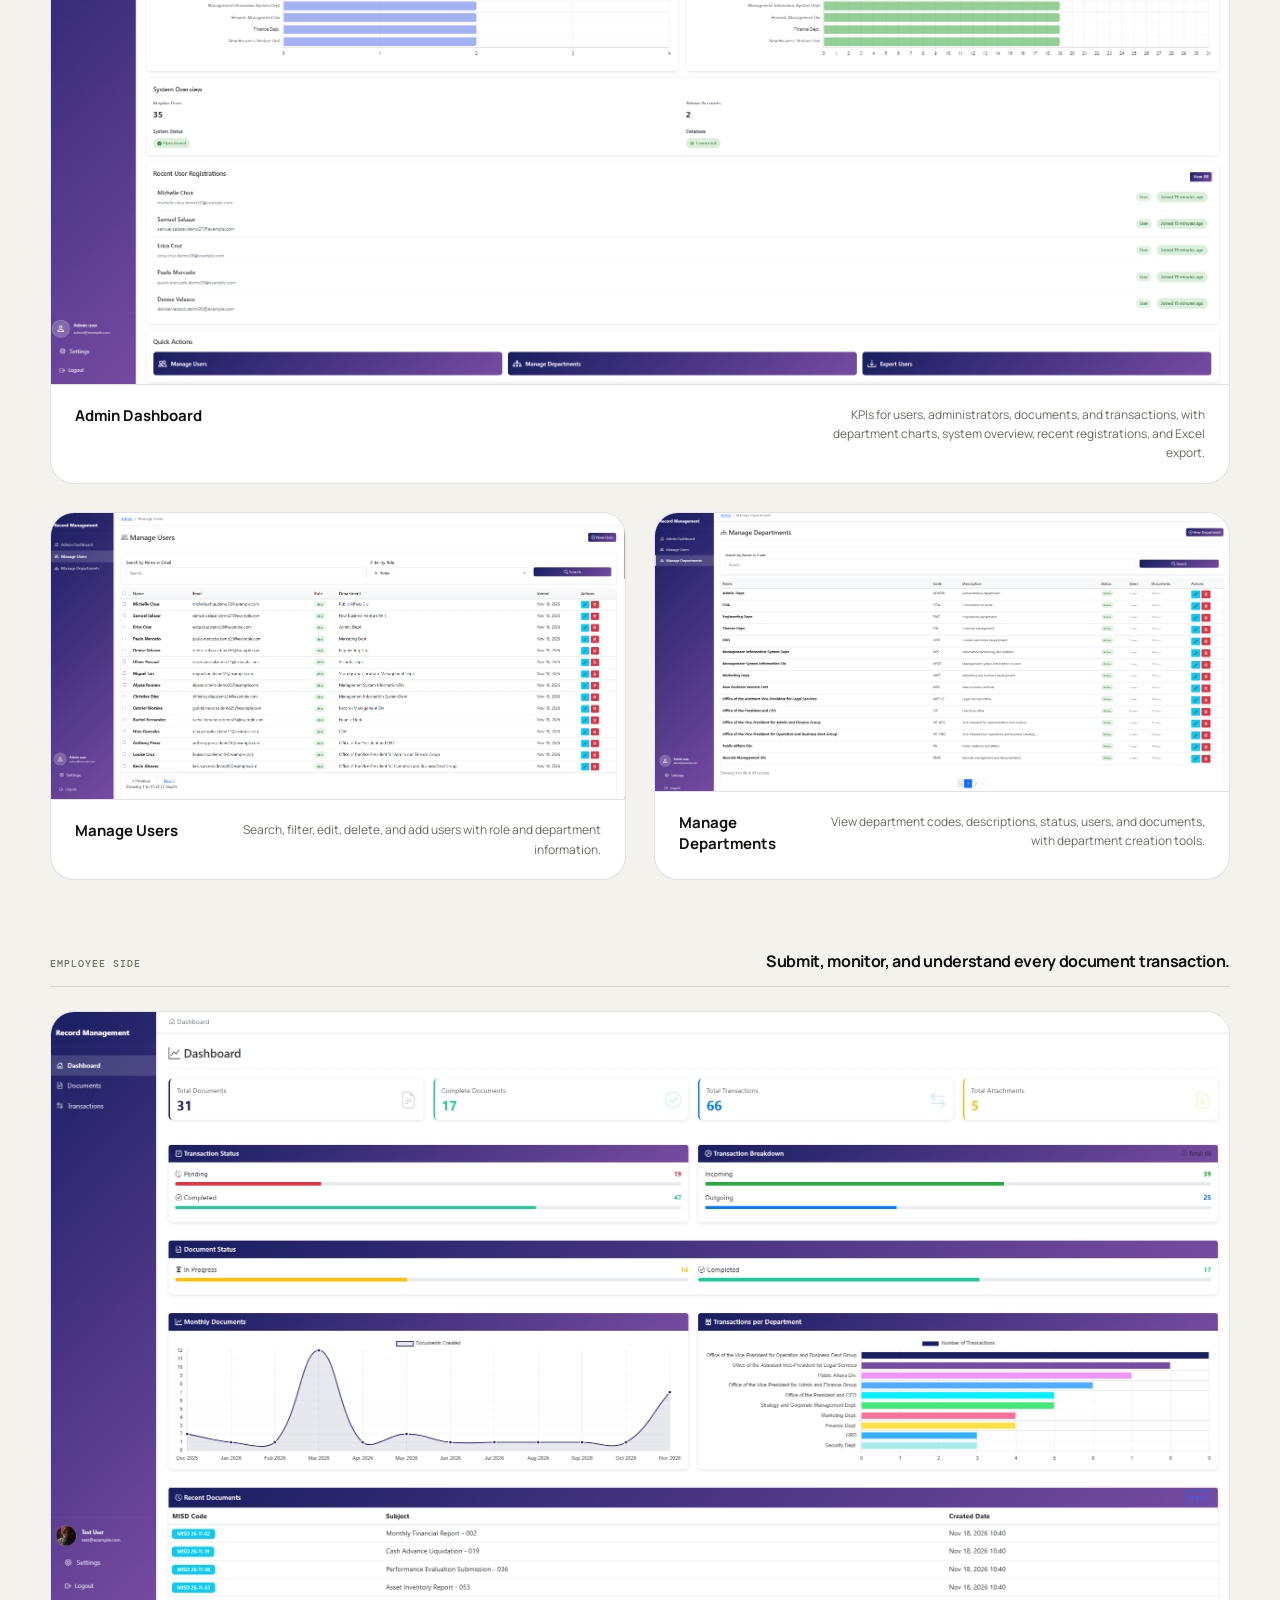
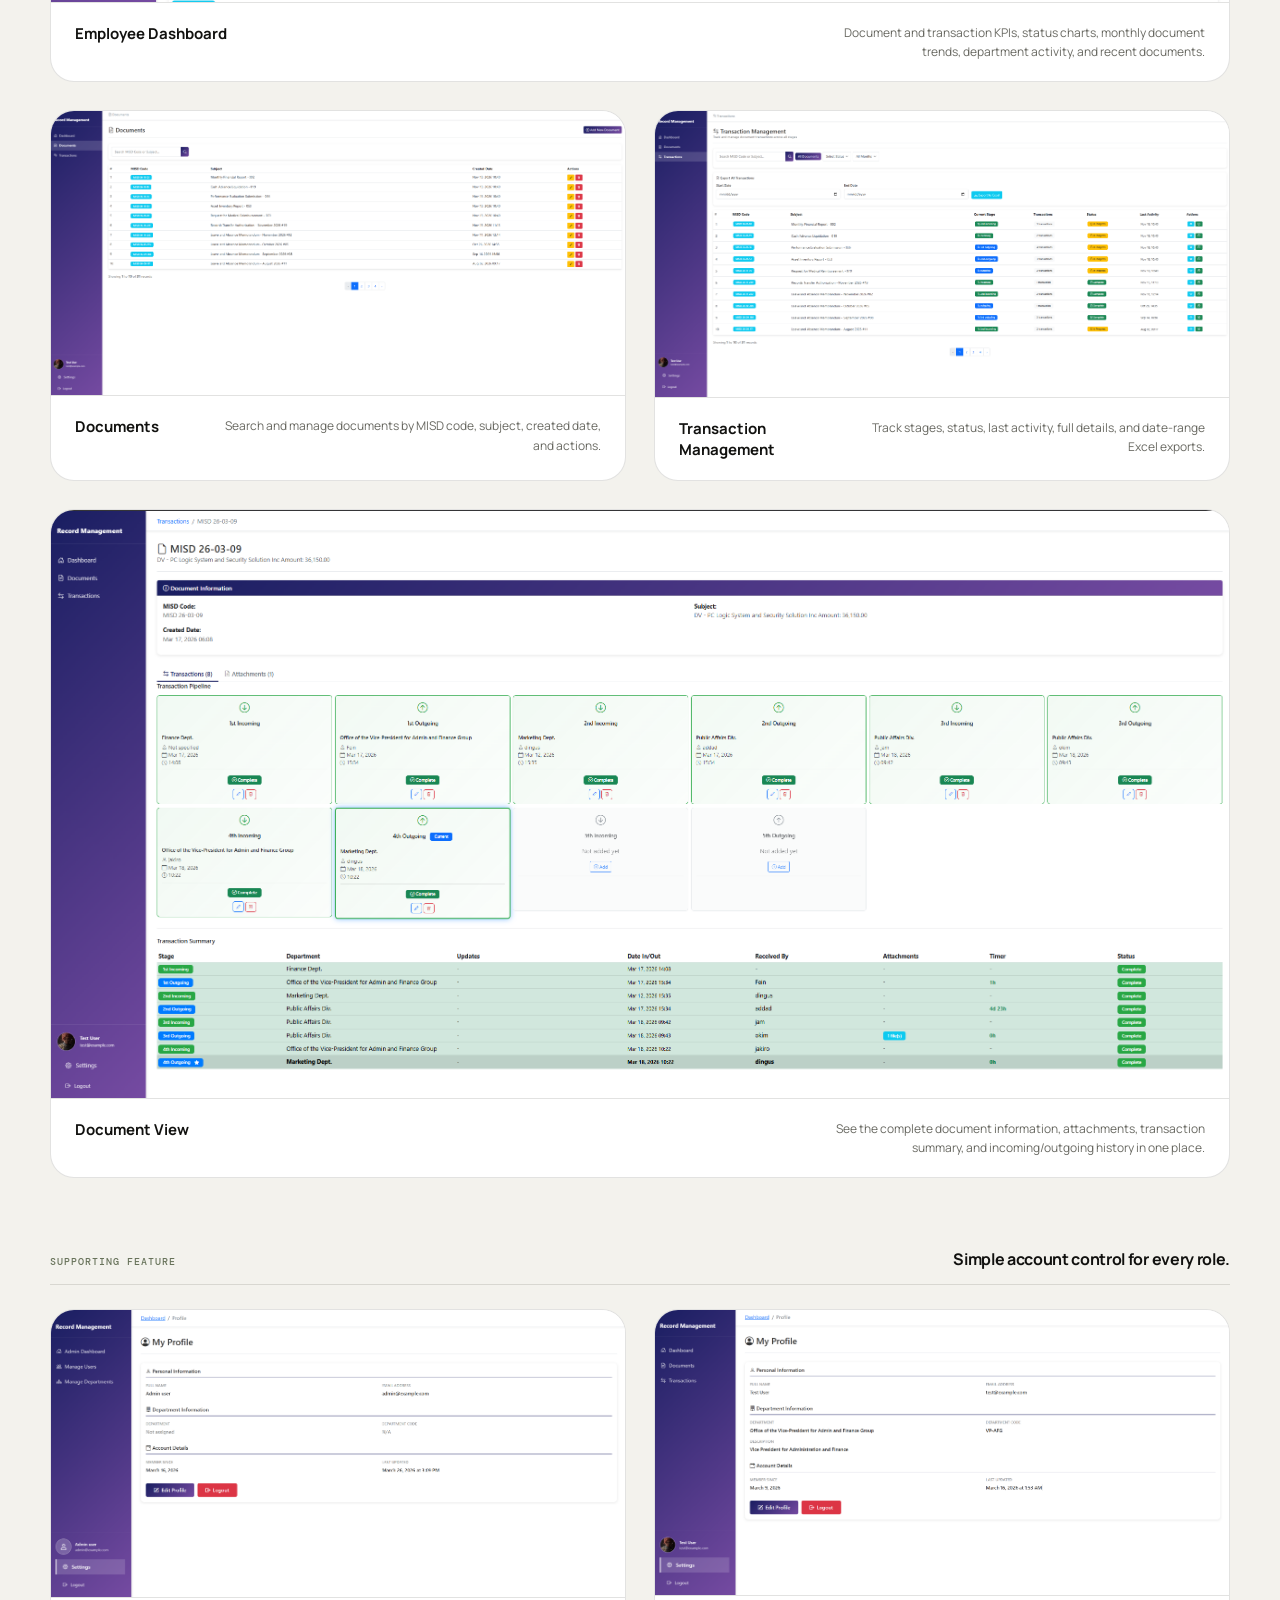
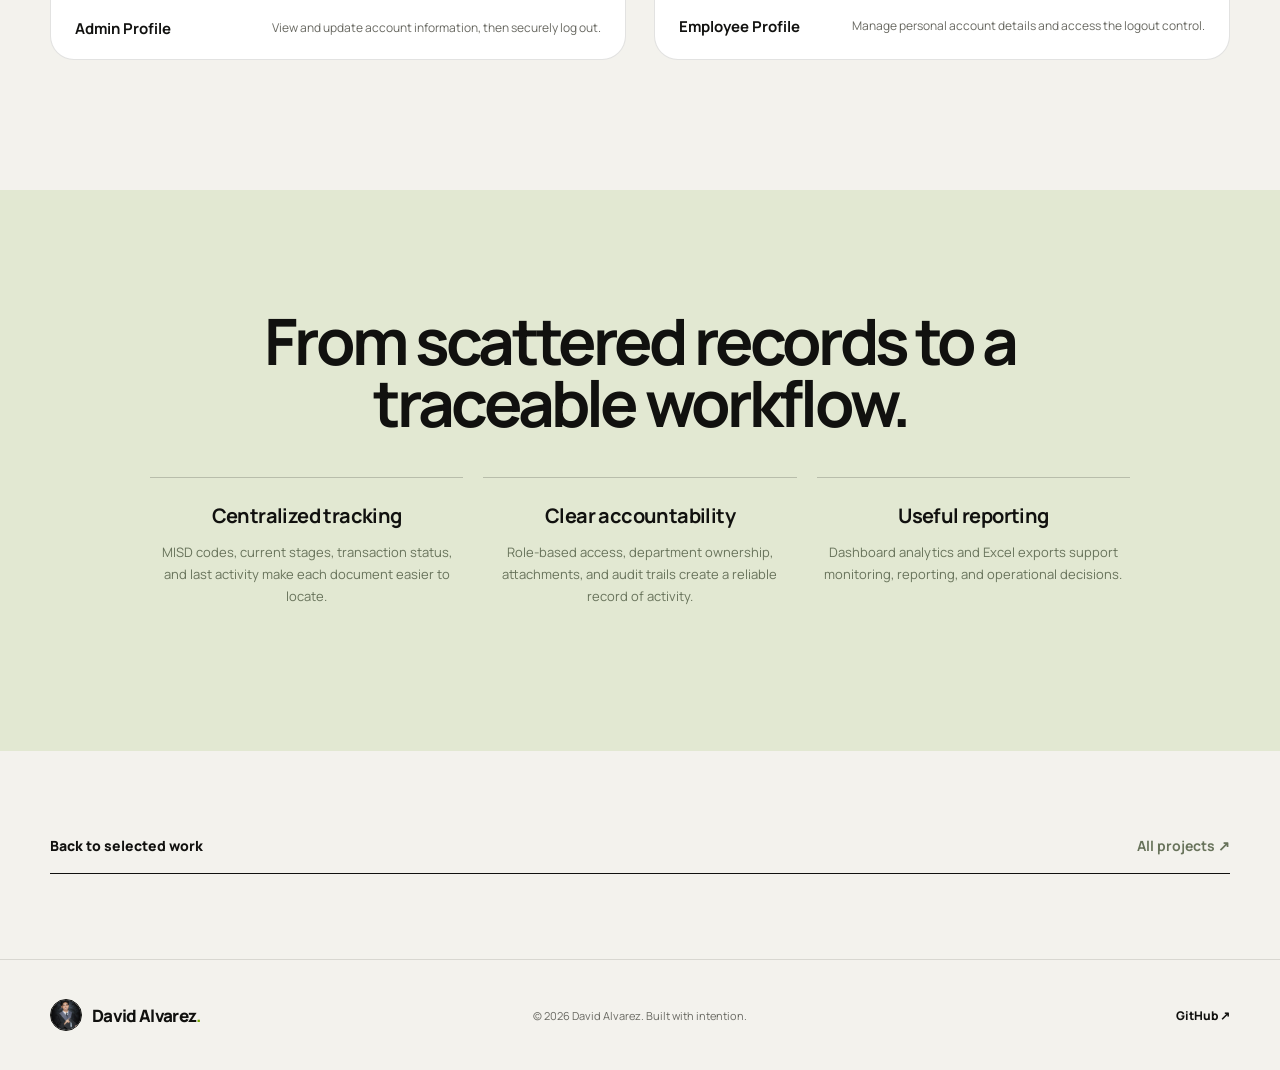
==== commit f1af9469: "Remove impact section labels Co-authored-by: Copilot <223556219+Copilot@users.noreply.github.com>" ====
--- a/projects/ciac.html
+++ b/projects/ciac.html
@@ -119,7 +119,6 @@
 
     <section class="case-impact">
       <div class="container impact-grid">
-        <p class="eyebrow">Impact</p>
         <div>
           <h2>From scattered records to a traceable workflow.</h2>
           <div class="impact-items">
--- a/projects/project.css
+++ b/projects/project.css
@@ -65,7 +65,7 @@
 .impact-grid { display: block; text-align: center; }
 .impact-grid .eyebrow { text-align: center; }
 .impact-grid h2 { max-width: 760px; margin: 0 auto 42px; color: var(--ink); }
-.impact-items { display: grid; grid-template-columns: repeat(3, 1fr); gap: 20px; text-align: left; }
+.impact-items { width: min(100%, 980px); margin: 0 auto; display: grid; grid-template-columns: repeat(3, 1fr); gap: 20px; text-align: center; }
 .impact-items article { padding: 24px 0; border-top: 1px solid rgba(17,17,15,.2); }
 .impact-items h3 { margin: 0 0 12px; font-size: 20px; letter-spacing: -.03em; }.impact-items p { margin: 0; color: #68735b; font-size: 13px; line-height: 1.7; }
 .case-next { padding: 85px 0; }.case-next a { display: flex; align-items: center; justify-content: space-between; padding-bottom: 18px; border-bottom: 1px solid var(--ink); font-size: 14px; font-weight: 800; }.case-next strong { color: #68735b; }
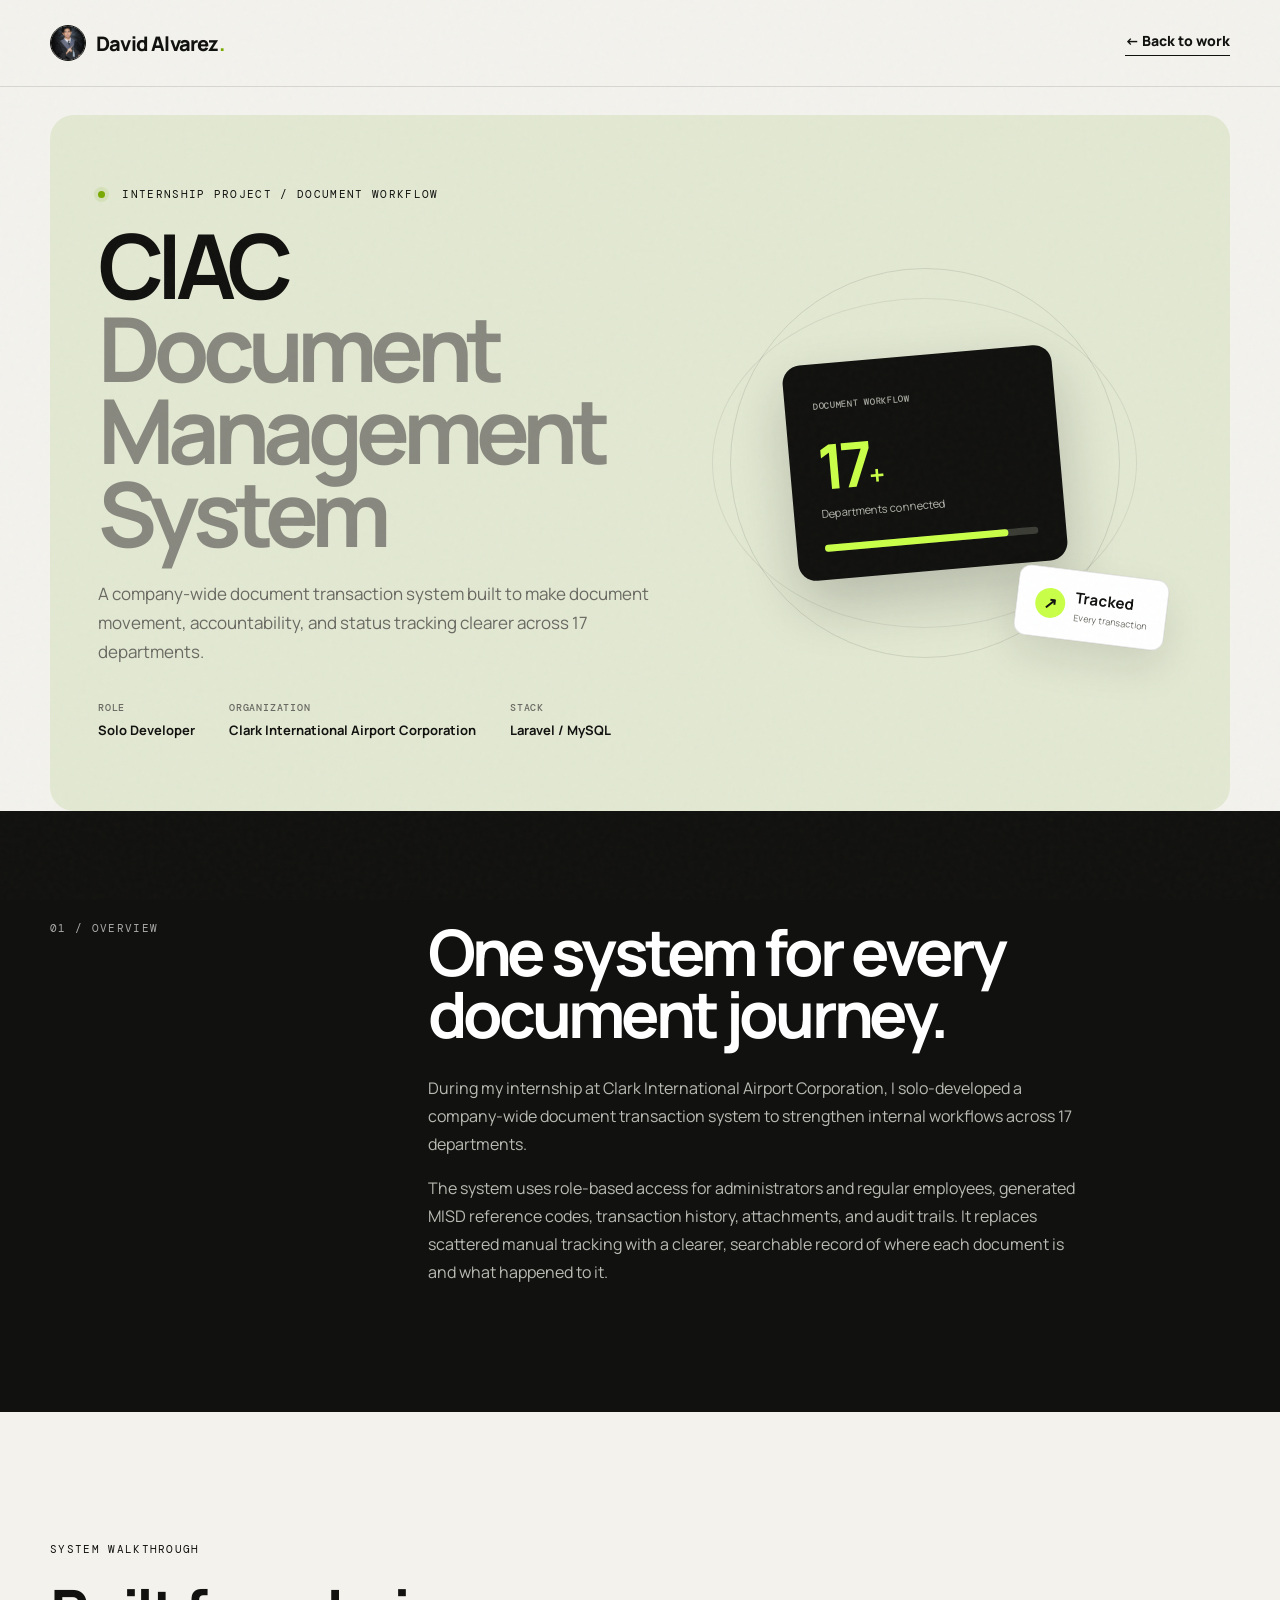
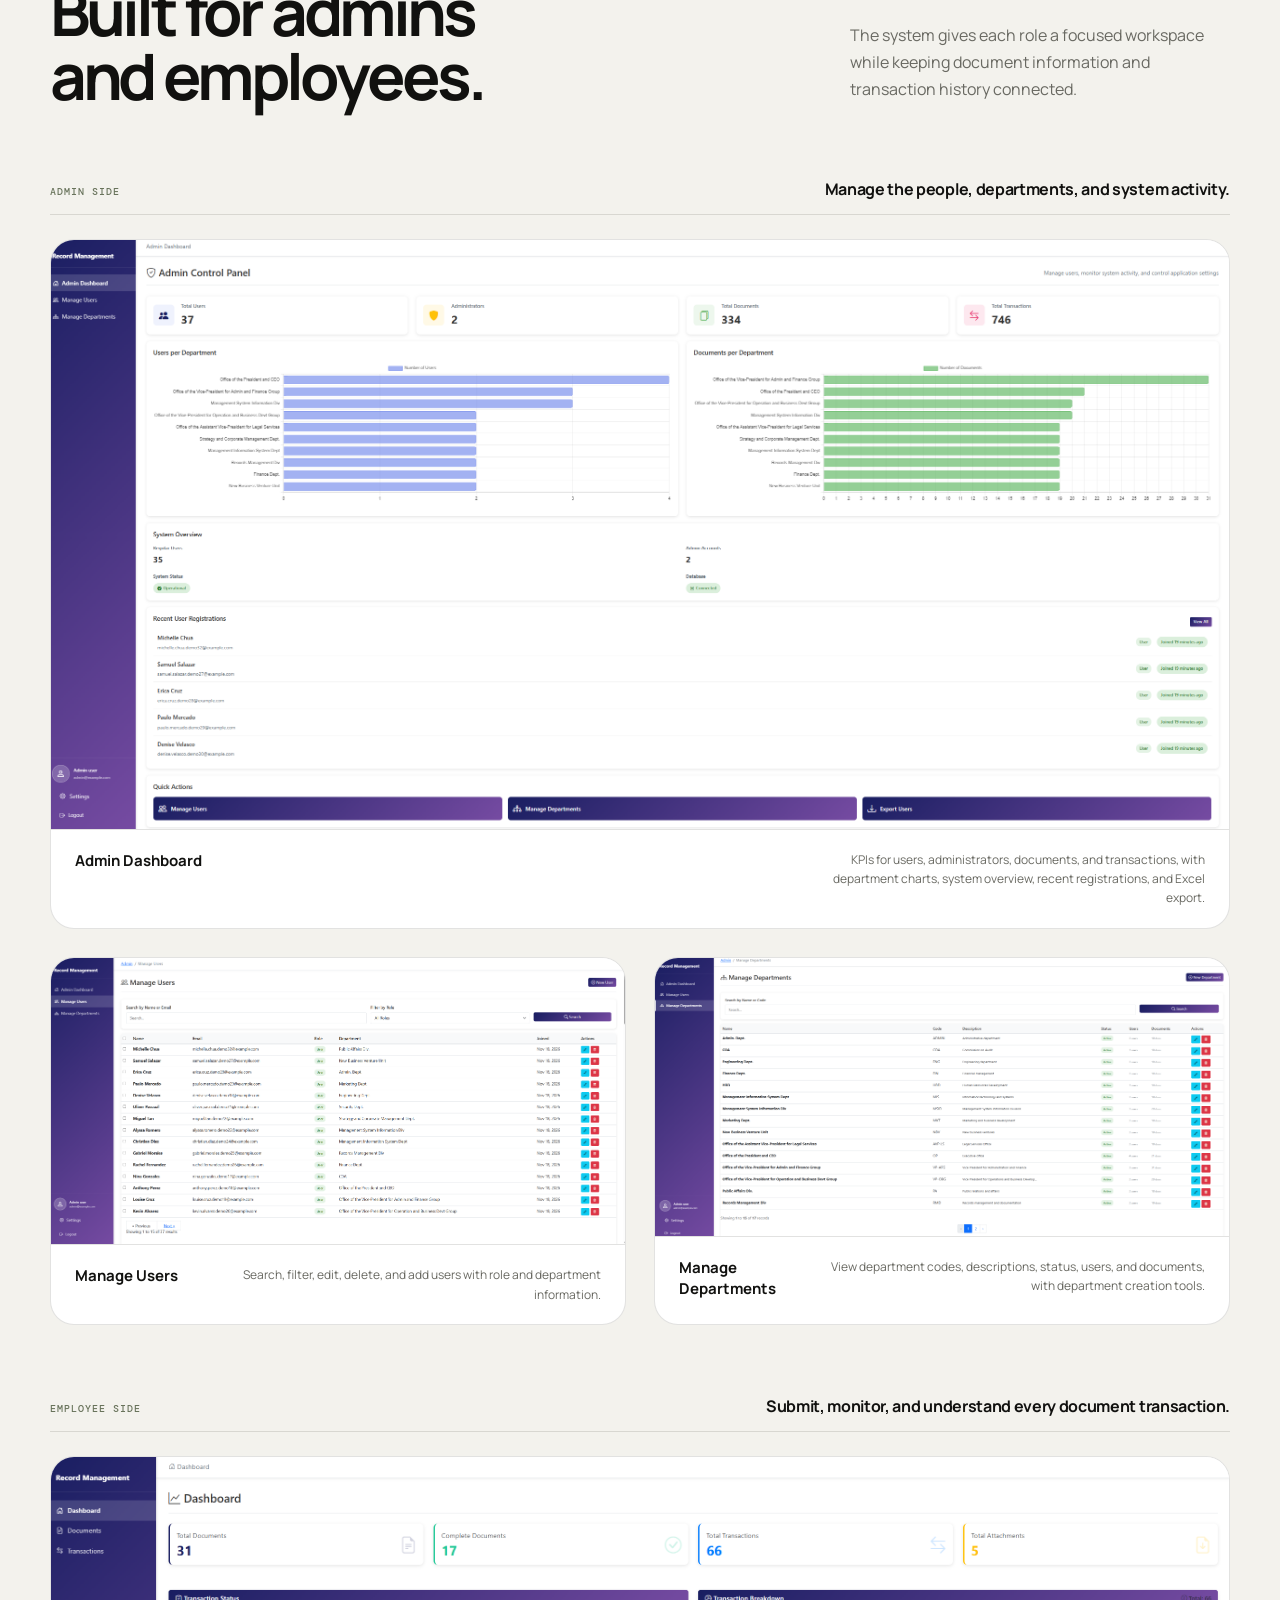
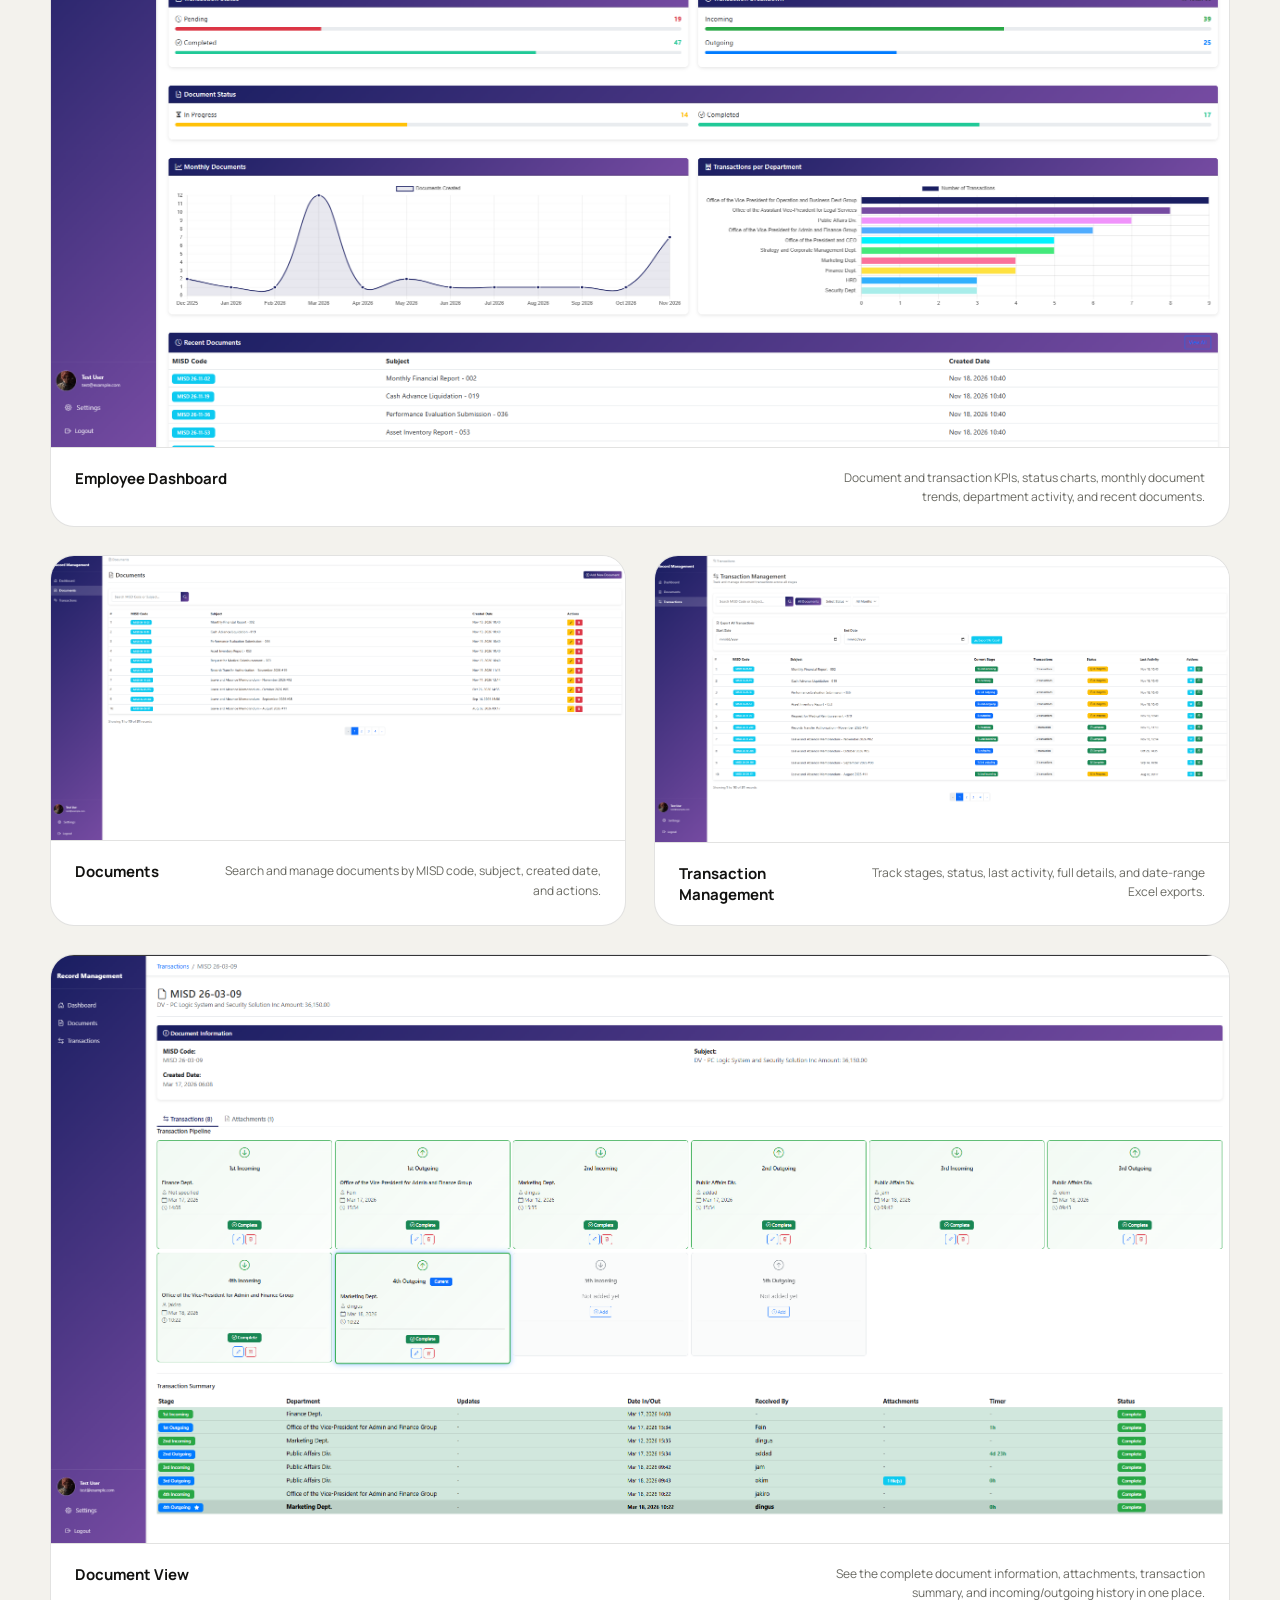
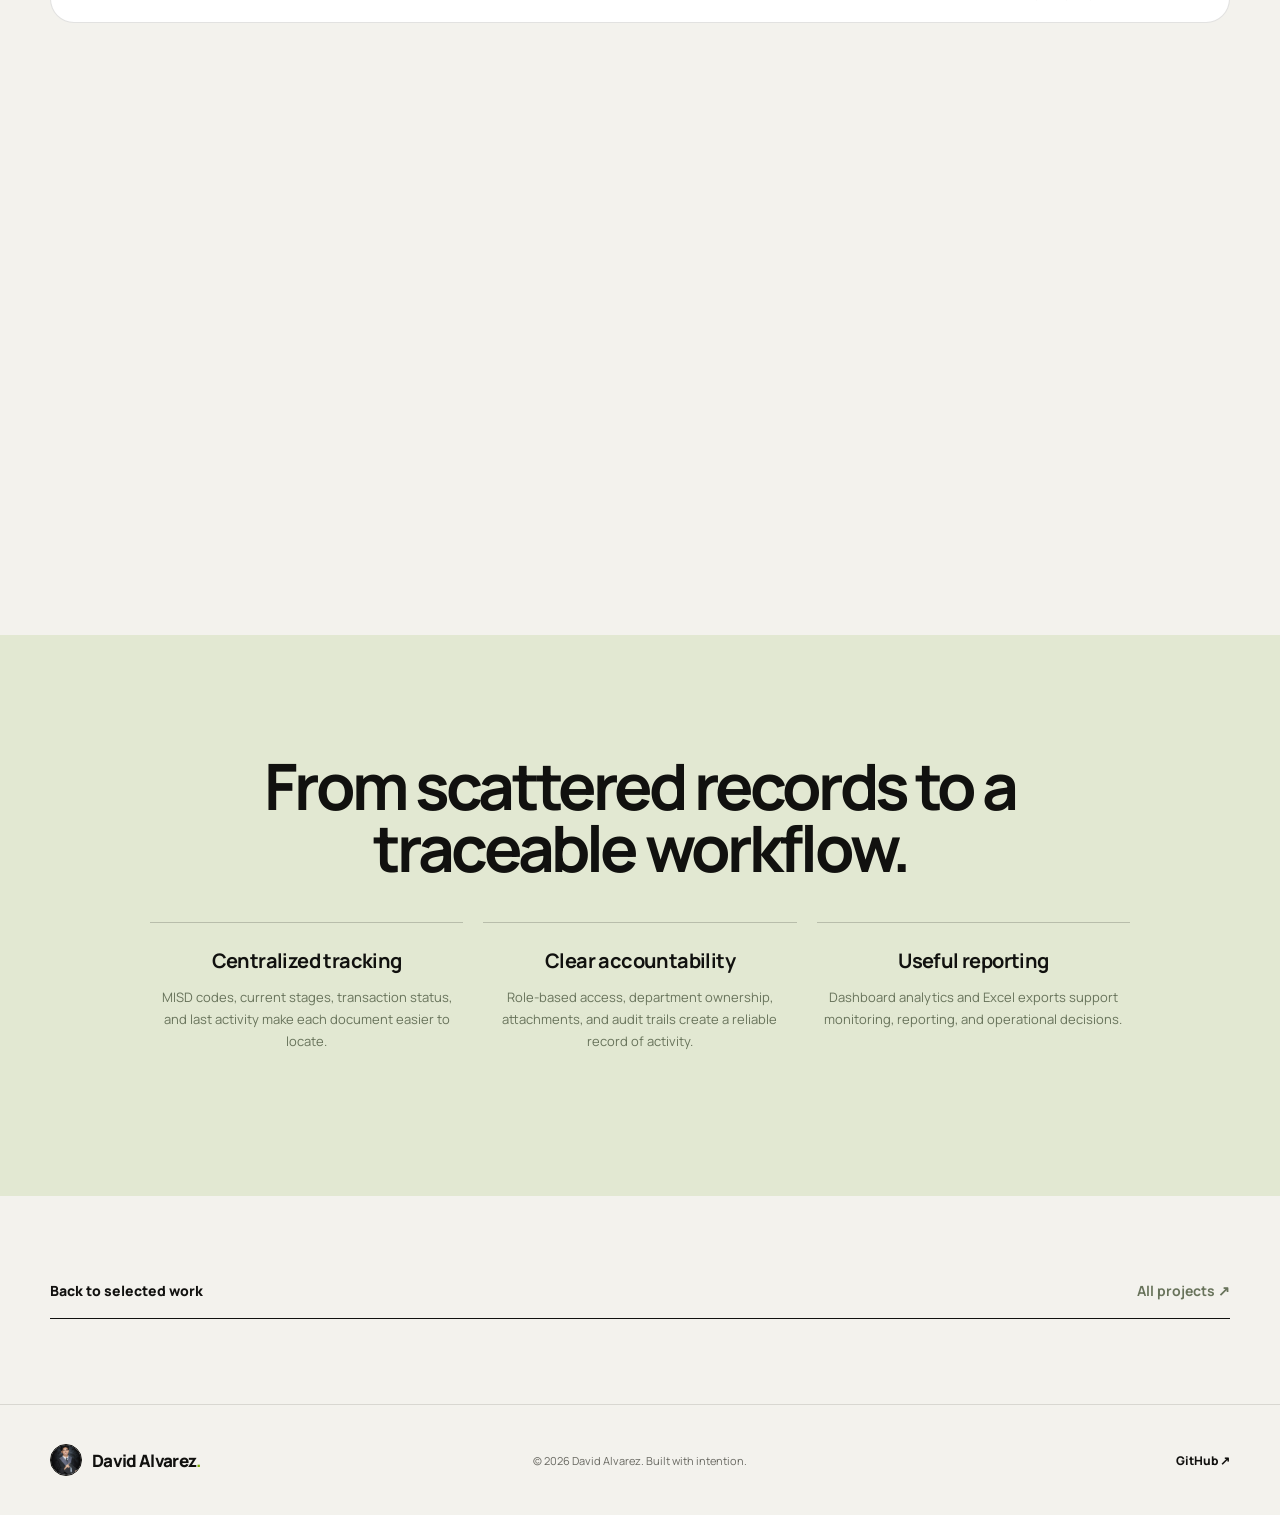
==== commit de5b6c06: "Restore complete CIAC project overview Co-authored-by: Copilot <223556219+Copilot@users.noreply.gith" ====
--- a/projects/ciac.html
+++ b/projects/ciac.html
@@ -30,8 +30,7 @@
       <div class="case-hero-copy reveal">
         <p class="eyebrow"><span class="status-dot"></span> Internship Project / Document Workflow</p>
         <h1>CIAC<br><span>Document Management System</span></h1>
-        <p class="case-intro">During my internship at Clark International Airport Corporation, I solo-developed a company-wide document transaction system to strengthen internal workflows across 17 departments.</p>
-        <p class="case-intro">The system uses role-based access for administrators and regular employees, generated reference codes, transaction history, attachments, and audit trails. It replaces scattered manual tracking with a clearer, searchable record of where each document is and what happened to it.</p>
+        <p class="case-intro">A company-wide document transaction system built to make document movement, accountability, and status tracking clearer across 17 departments.</p>
         <div class="case-meta">
           <div><small>Role</small><strong>Solo Developer</strong></div>
           <div><small>Organization</small><strong>Clark International Airport Corporation</strong></div>
@@ -47,6 +46,17 @@
           <div class="stat-line"><i></i></div>
         </div>
         <div class="case-float-card"><span>↗</span><strong>Tracked</strong><small>Every transaction</small></div>
+      </div>
+    </section>
+
+    <section class="case-overview">
+      <div class="container overview-grid">
+        <p class="eyebrow">01 / Overview</p>
+        <div>
+          <h2>One system for every document journey.</h2>
+          <p>During my internship at Clark International Airport Corporation, I solo-developed a company-wide document transaction system to strengthen internal workflows across 17 departments.</p>
+          <p>The system uses role-based access for administrators and regular employees, generated MISD reference codes, transaction history, attachments, and audit trails. It replaces scattered manual tracking with a clearer, searchable record of where each document is and what happened to it.</p>
+        </div>
       </div>
     </section>
 
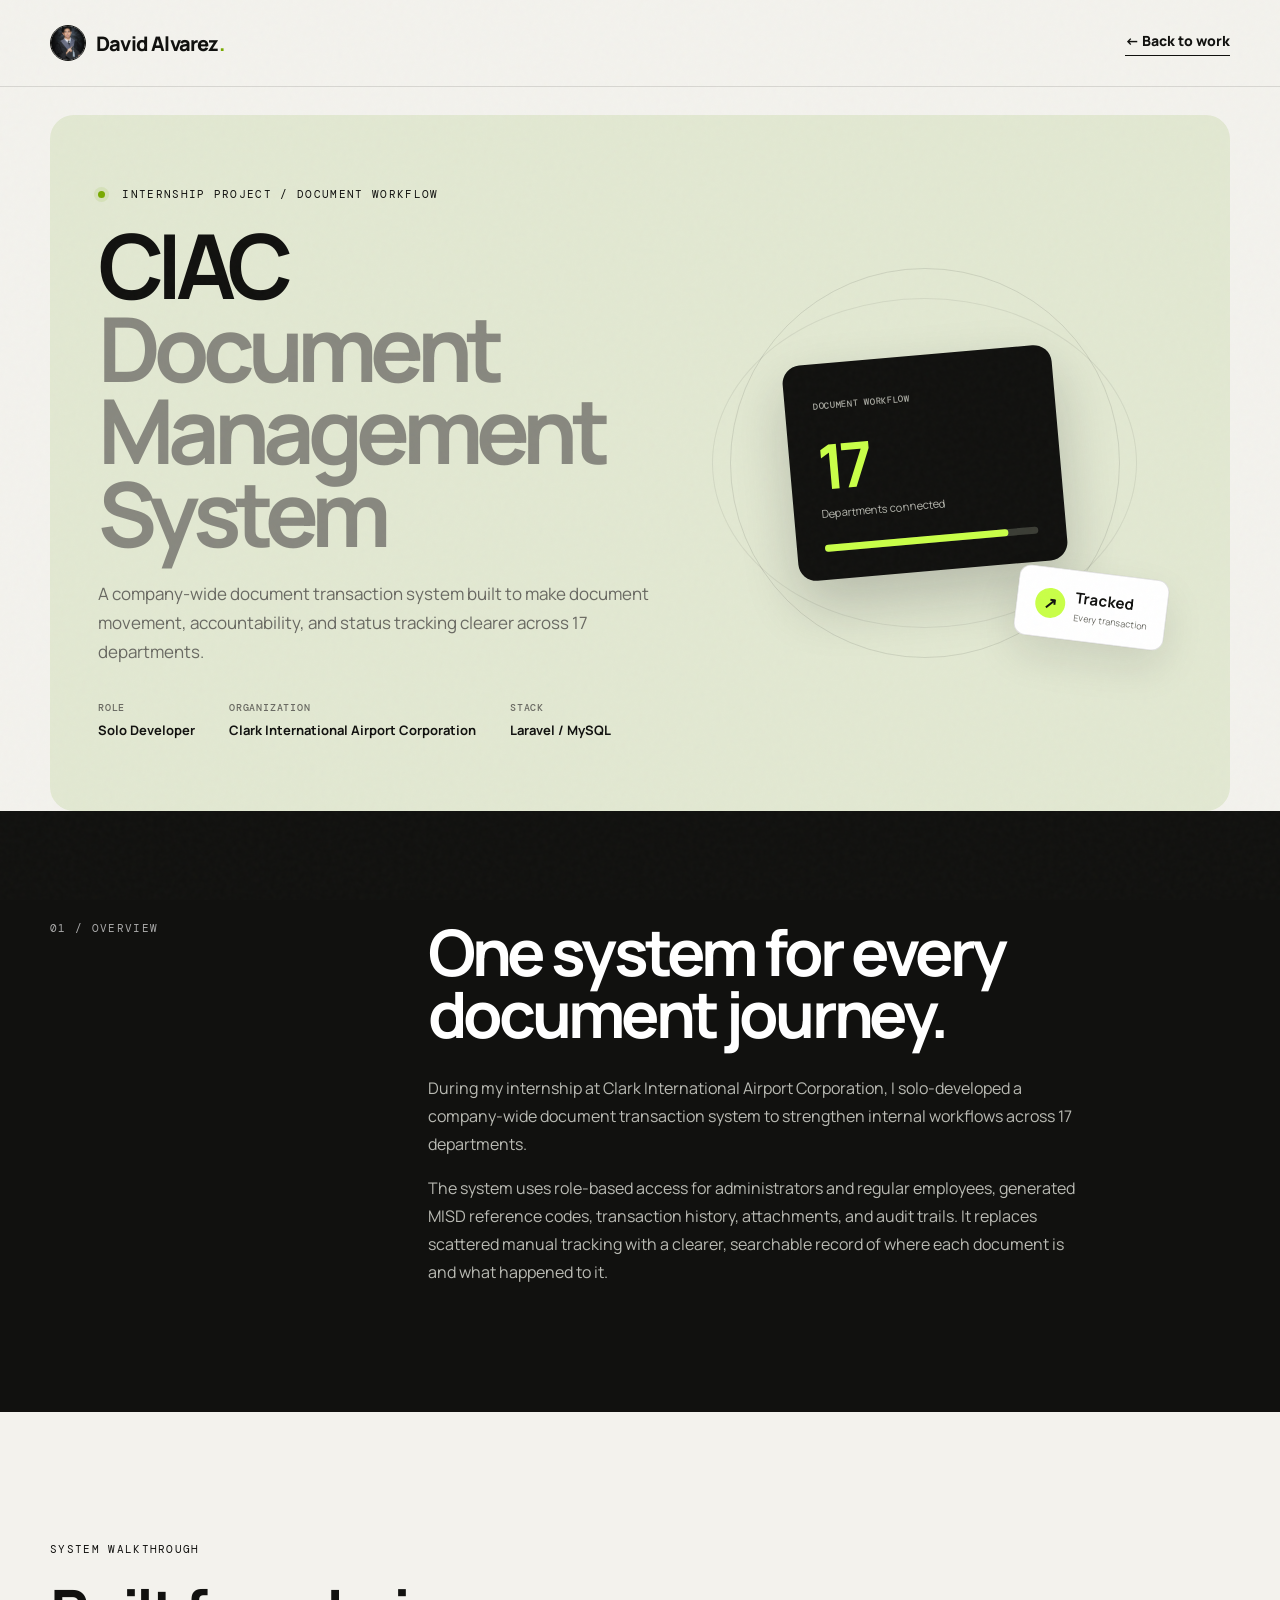
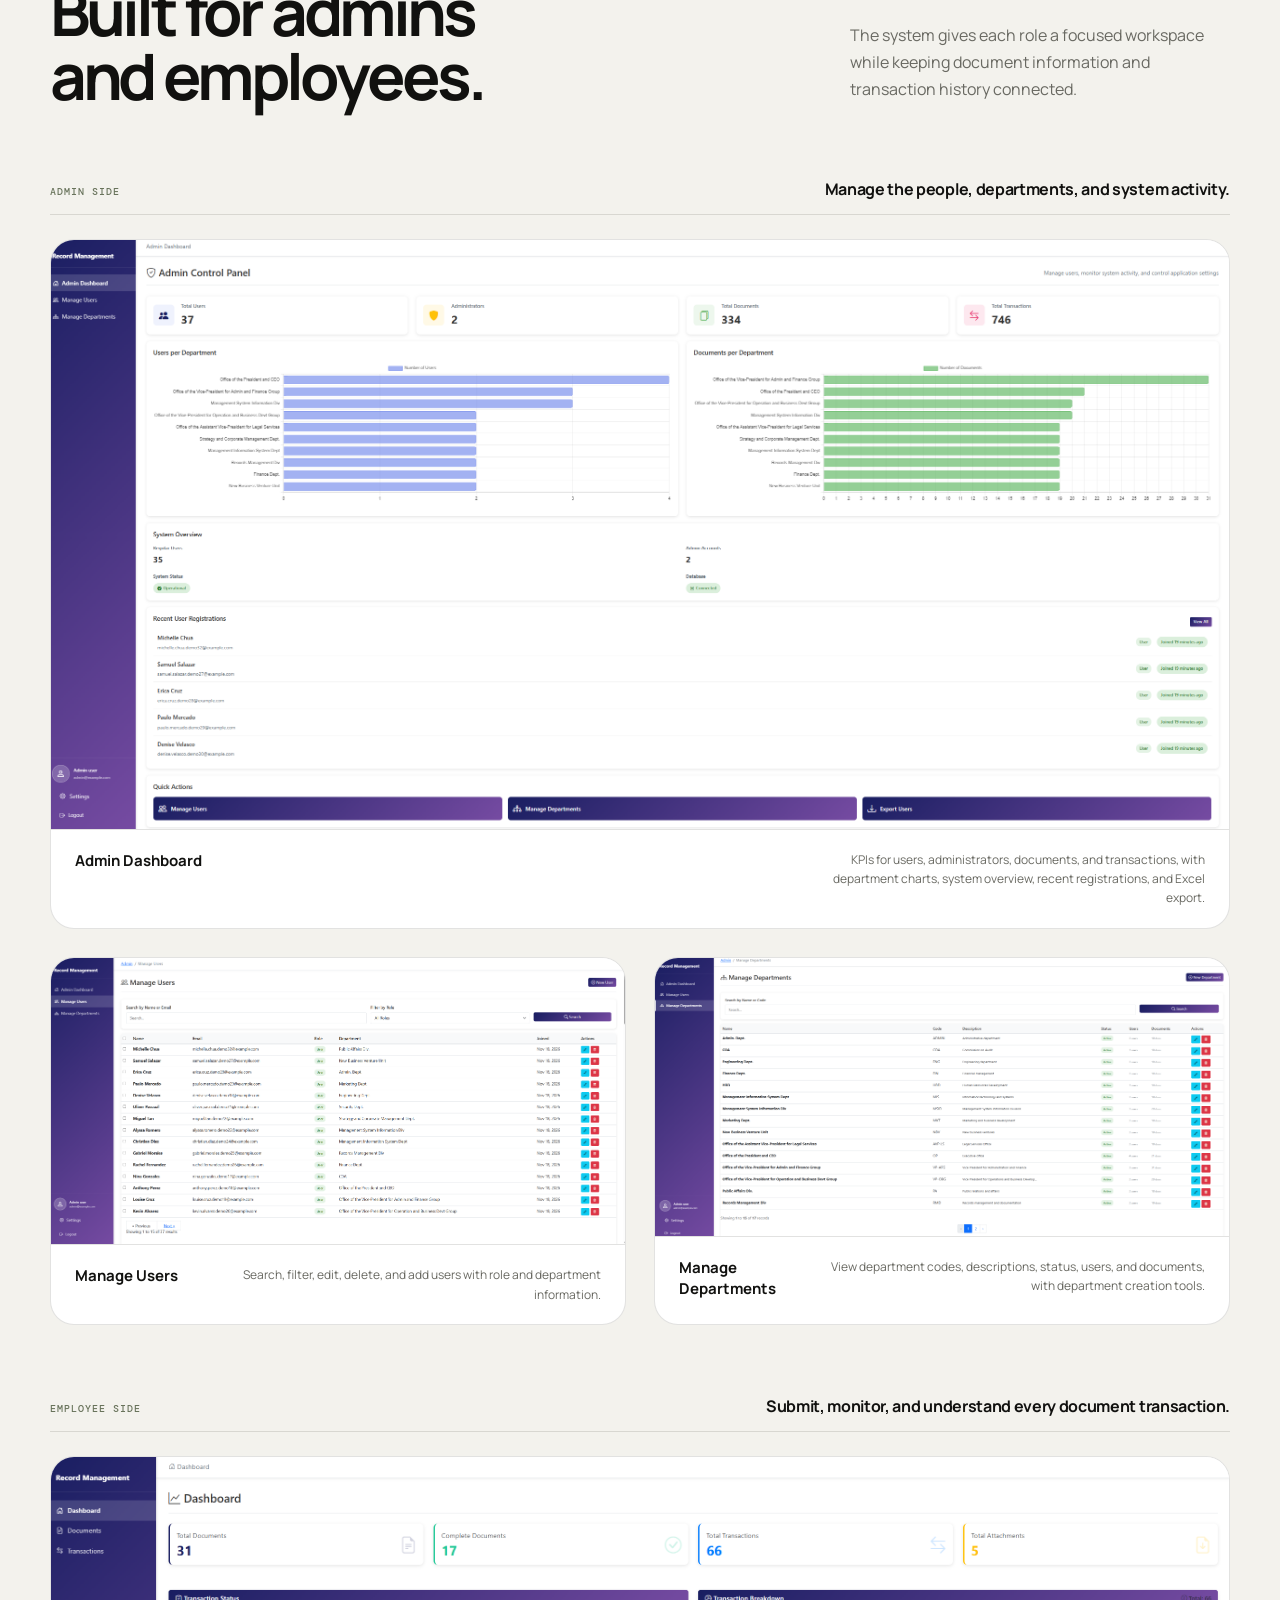
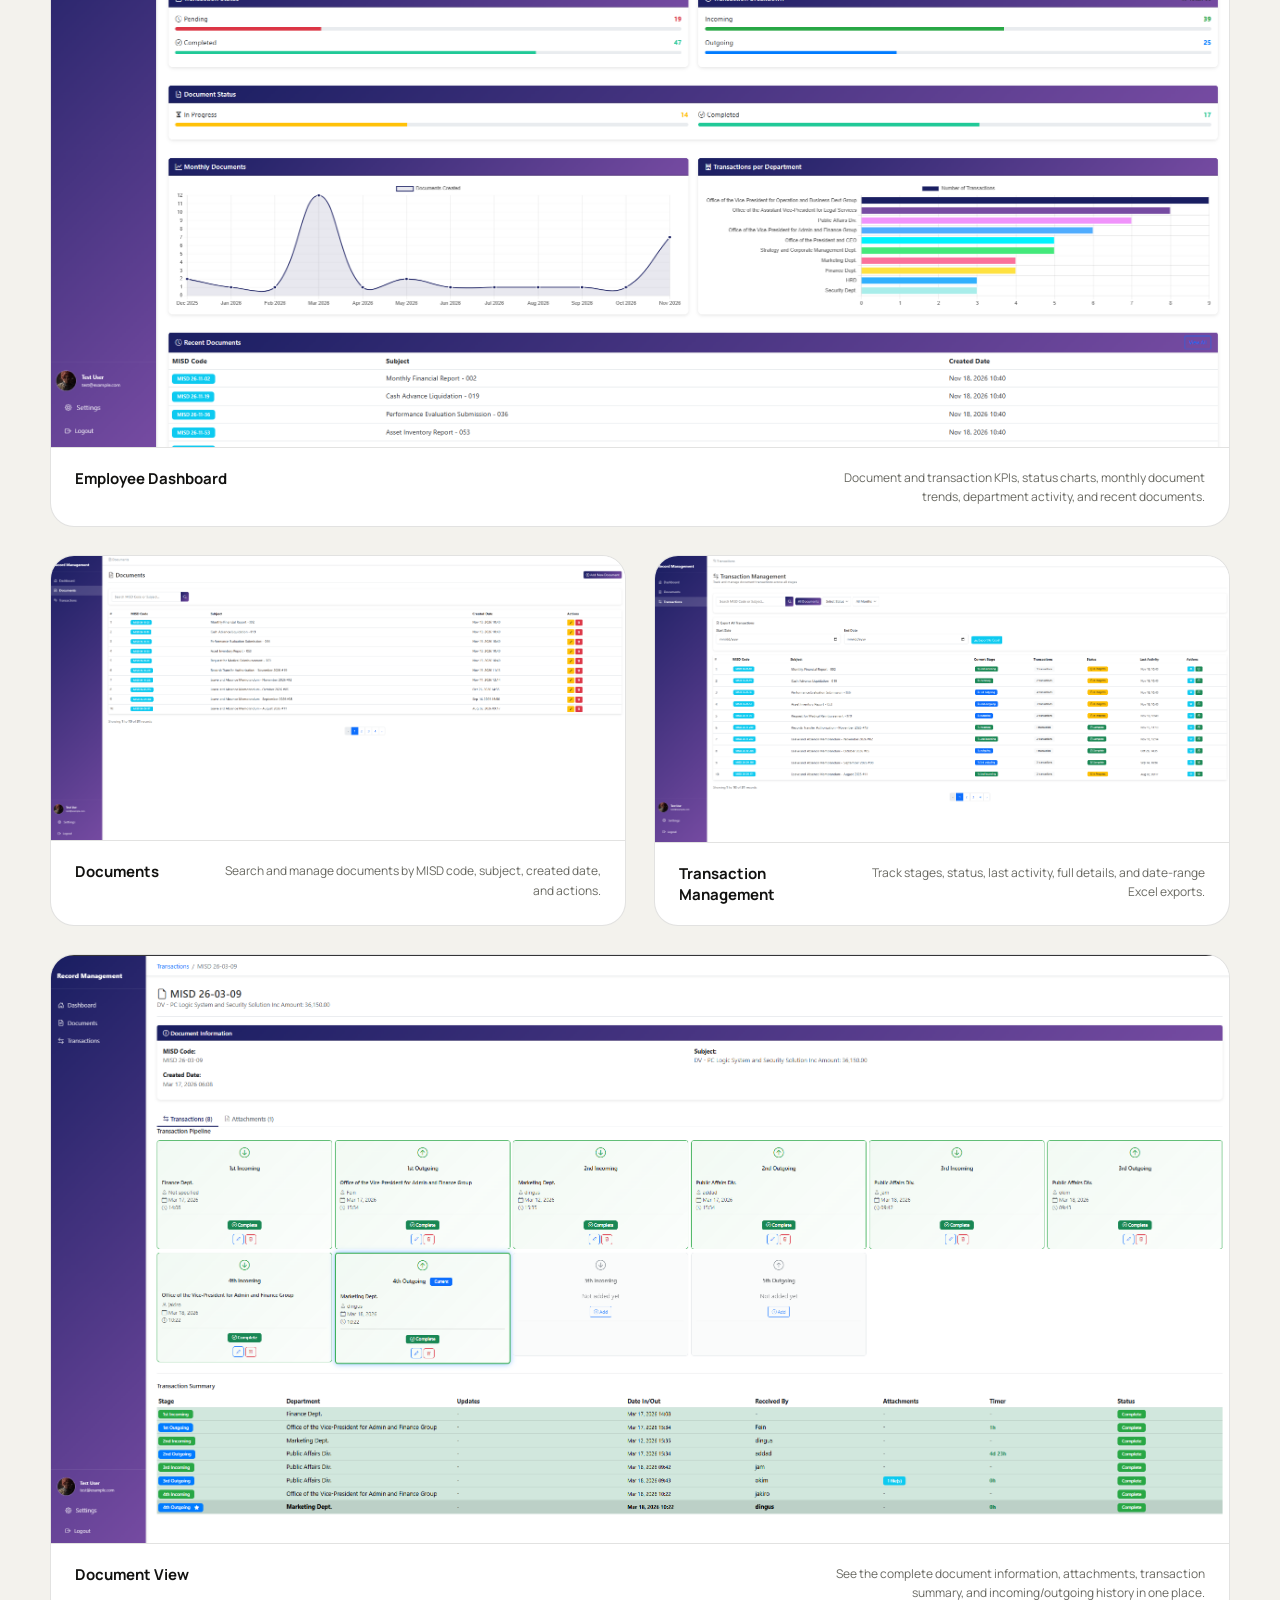
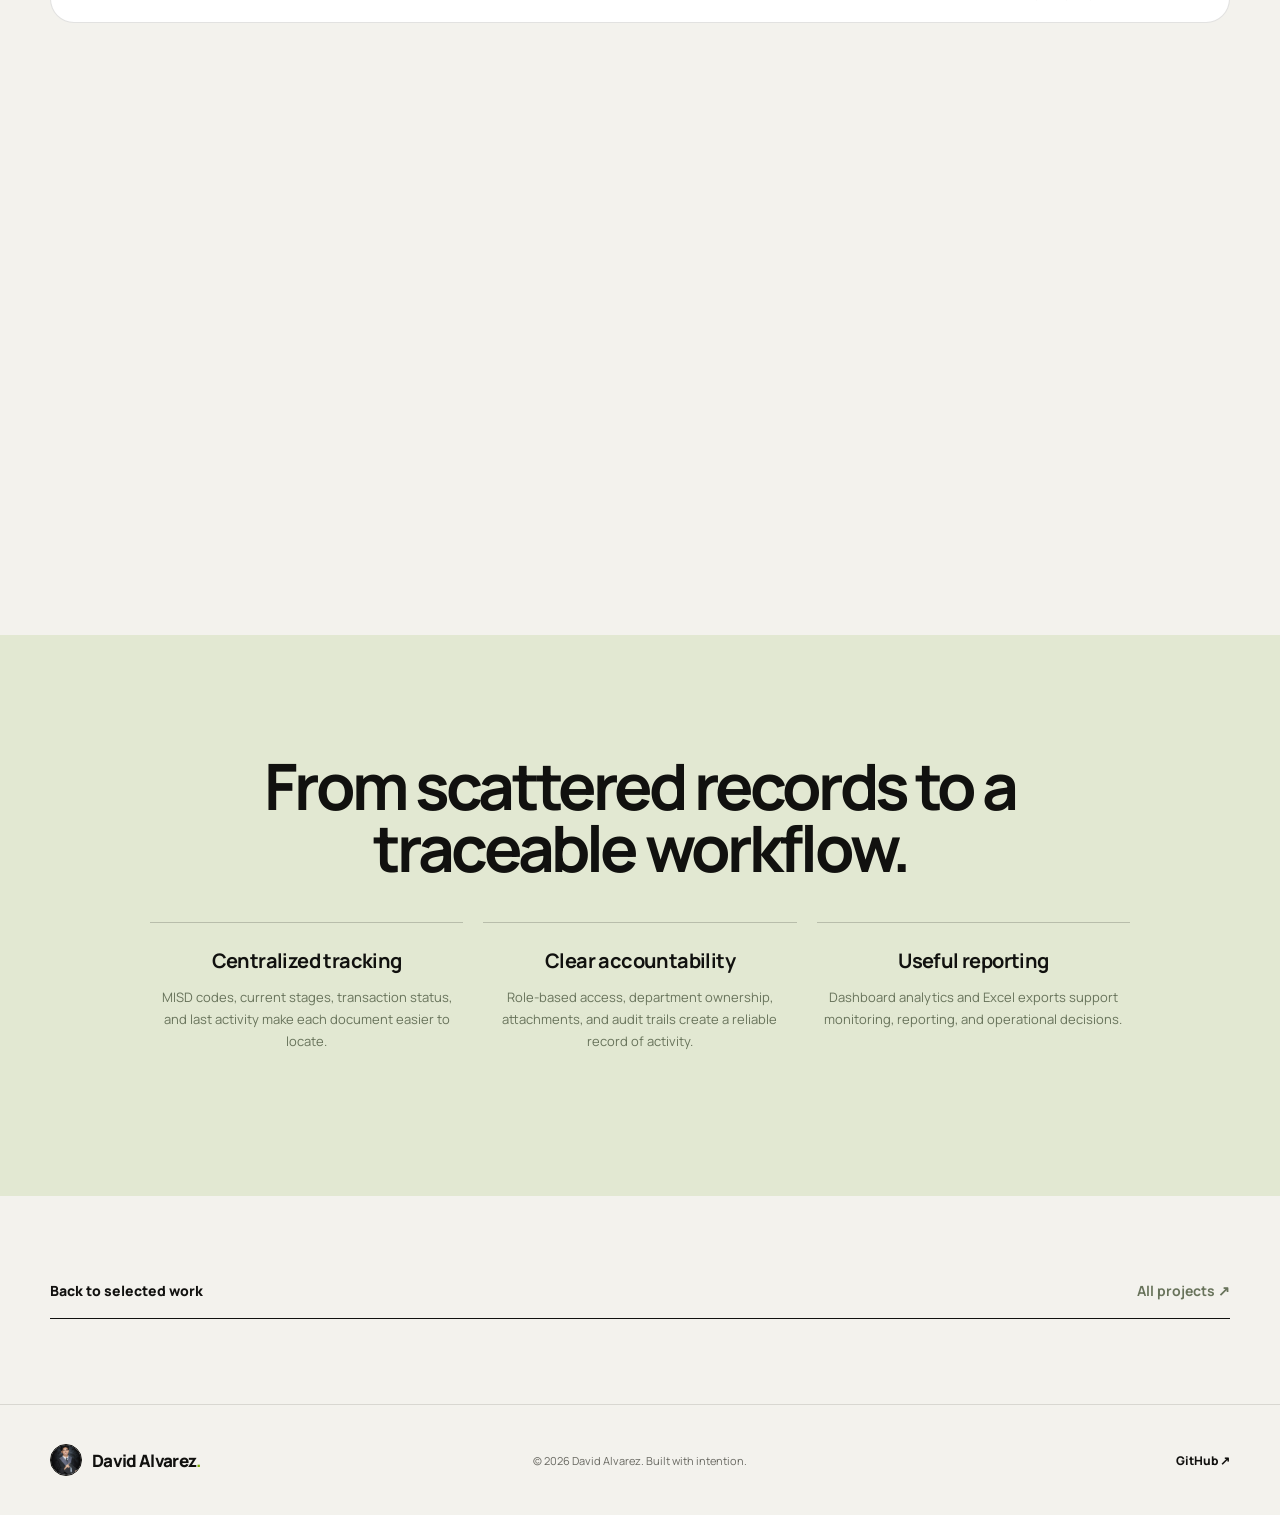
==== commit 729a30fc: "Improve recruiter information and skills Co-authored-by: Copilot <223556219+Copilot@users.noreply.gi" ====
--- a/projects/ciac.html
+++ b/projects/ciac.html
@@ -41,7 +41,7 @@
         <div class="case-orbit"></div>
         <div class="case-stat-card">
           <small>DOCUMENT WORKFLOW</small>
-          <strong>17<span>+</span></strong>
+          <strong>17</strong>
           <em>Departments connected</em>
           <div class="stat-line"><i></i></div>
         </div>
--- a/styles.css
+++ b/styles.css
@@ -63,6 +63,23 @@
   display: grid; grid-template-columns: 1.05fr 0.95fr; align-items: center;
   padding-top: 86px;
 }
+#about {
+  width: 100vw;
+  height: 600px;
+  min-height: 600px;
+  margin-inline: calc(50% - 50vw);
+  margin-top: 86px;
+  margin-bottom: 28px;
+  padding-top: 0;
+  padding-bottom: 0;
+  padding-inline: max(48px, calc((100vw - 1180px) / 2));
+  border-radius: 0;
+  background: var(--ink);
+  color: var(--white);
+}
+#about .eyebrow { color: #d0d0c8; }
+#about .hero-lede { color: var(--white); }
+#about .hero-support { color: #b6b6af; }
 .eyebrow {
   margin: 0 0 22px; font-family: "DM Mono", monospace;
   font-size: 11px; line-height: 1.4; letter-spacing: 0.12em; text-transform: uppercase;
@@ -78,6 +95,10 @@
 .hero-lede {
   max-width: 560px; margin: 20px 0 12px; color: var(--ink);
   font-size: clamp(17px, 1.4vw, 20px); line-height: 1.5; font-weight: 600;
+}
+.availability {
+  max-width: 560px; margin: 0 0 18px; color: var(--lime);
+  font: 700 12px "DM Mono", monospace; line-height: 1.6;
 }
 .hero-support { max-width: 560px; margin: 0; color: var(--muted); font-size: 14px; line-height: 1.75; }
 .intro-portrait { justify-items: start; }
@@ -221,6 +242,7 @@
 
 @media (max-width: 980px) {
   .container { width:min(100% - 36px,1180px)}
+  #about { height:auto; min-height:650px; margin-top:18px; padding-top:0; padding-bottom:0; padding-inline:36px; }
   .nav { grid-template-columns:1fr auto }
   .nav-cta { display:none }.nav-links { display:none }
   .menu-toggle { display:grid; gap:6px;width:42px;height:42px;padding:12px;border:1px solid var(--line);border-radius:50%;background:transparent }
@@ -232,6 +254,7 @@
 
 @media (max-width: 700px) {
   .container { width:calc(100% - 32px)}
+  #about { min-height:640px; margin-top:74px; padding-top:0; padding-bottom:0; padding-inline:24px; }
   .nav-wrap{border:0}.nav{height:74px}
   .hero{min-height:700px;padding-top:120px}.hero h1{font-size:clamp(50px,15vw,74px)}.hero-lede{font-size:16px}.hero-actions{align-items:flex-start;flex-direction:column;gap:20px}.hero-visual{height:330px;margin-top:20px}.hero-card{width:min(360px,92%);height:260px}.orbit-one{width:320px;height:320px}.orbit-two{width:220px;height:220px}
   .ticker{height:58px}.work{padding:90px 0}.section-heading{display:block;margin-bottom:38px}.section-heading h2{font-size:44px}.section-heading>p{margin-top:22px}.project{display:flex;flex-direction:column-reverse}.project-info{min-height:430px;padding:26px;border-right:0;border-top:1px solid var(--line)}.project h3{font-size:34px}.project-preview{height:390px;padding:28px 18px}.real-preview{padding:18px}.browser{transform:none}.browser-app{grid-template-columns:38px 1fr}.browser-app>aside{width:38px}.app-main{padding:12px}.app-cards div{padding:8px}.document-table p{grid-template-columns:27px 1fr}.document-table p em{display:none}.menro-grid{grid-template-columns:1fr .8fr}.skills{padding:90px 0}.skill-grid{grid-template-columns:1fr}.skill-grid article{min-height:220px}.skill-grid h3{margin-top:55px}.contact{padding-bottom:90px}.contact-card{padding:36px 24px}.contact-card h2{font-size:48px}.contact-bottom{display:block;margin-top:36px}.contact-bottom p{margin-top:24px}.footer-inner{height:auto;grid-template-columns:1fr auto;padding:28px 0}.footer-inner>p{display:none}.footer-brand{font-size:15px}.socials{gap:12px}
